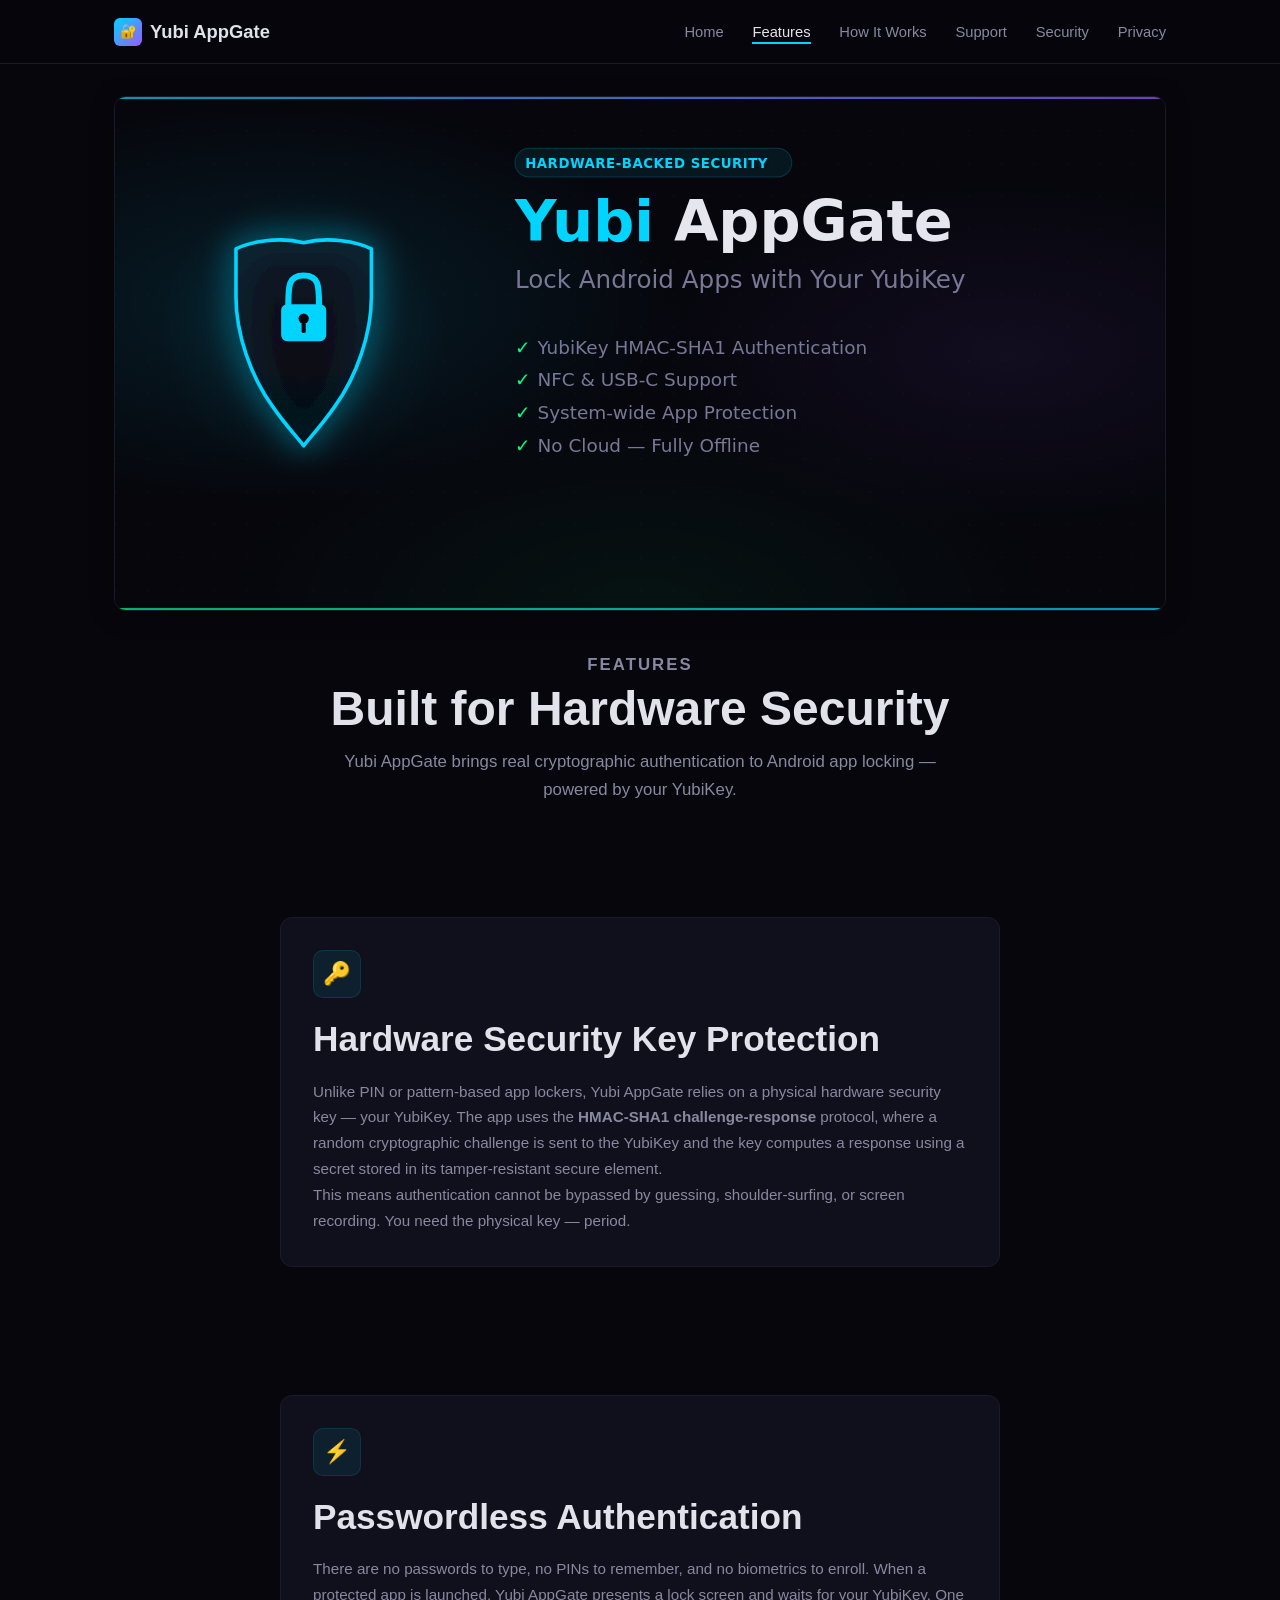
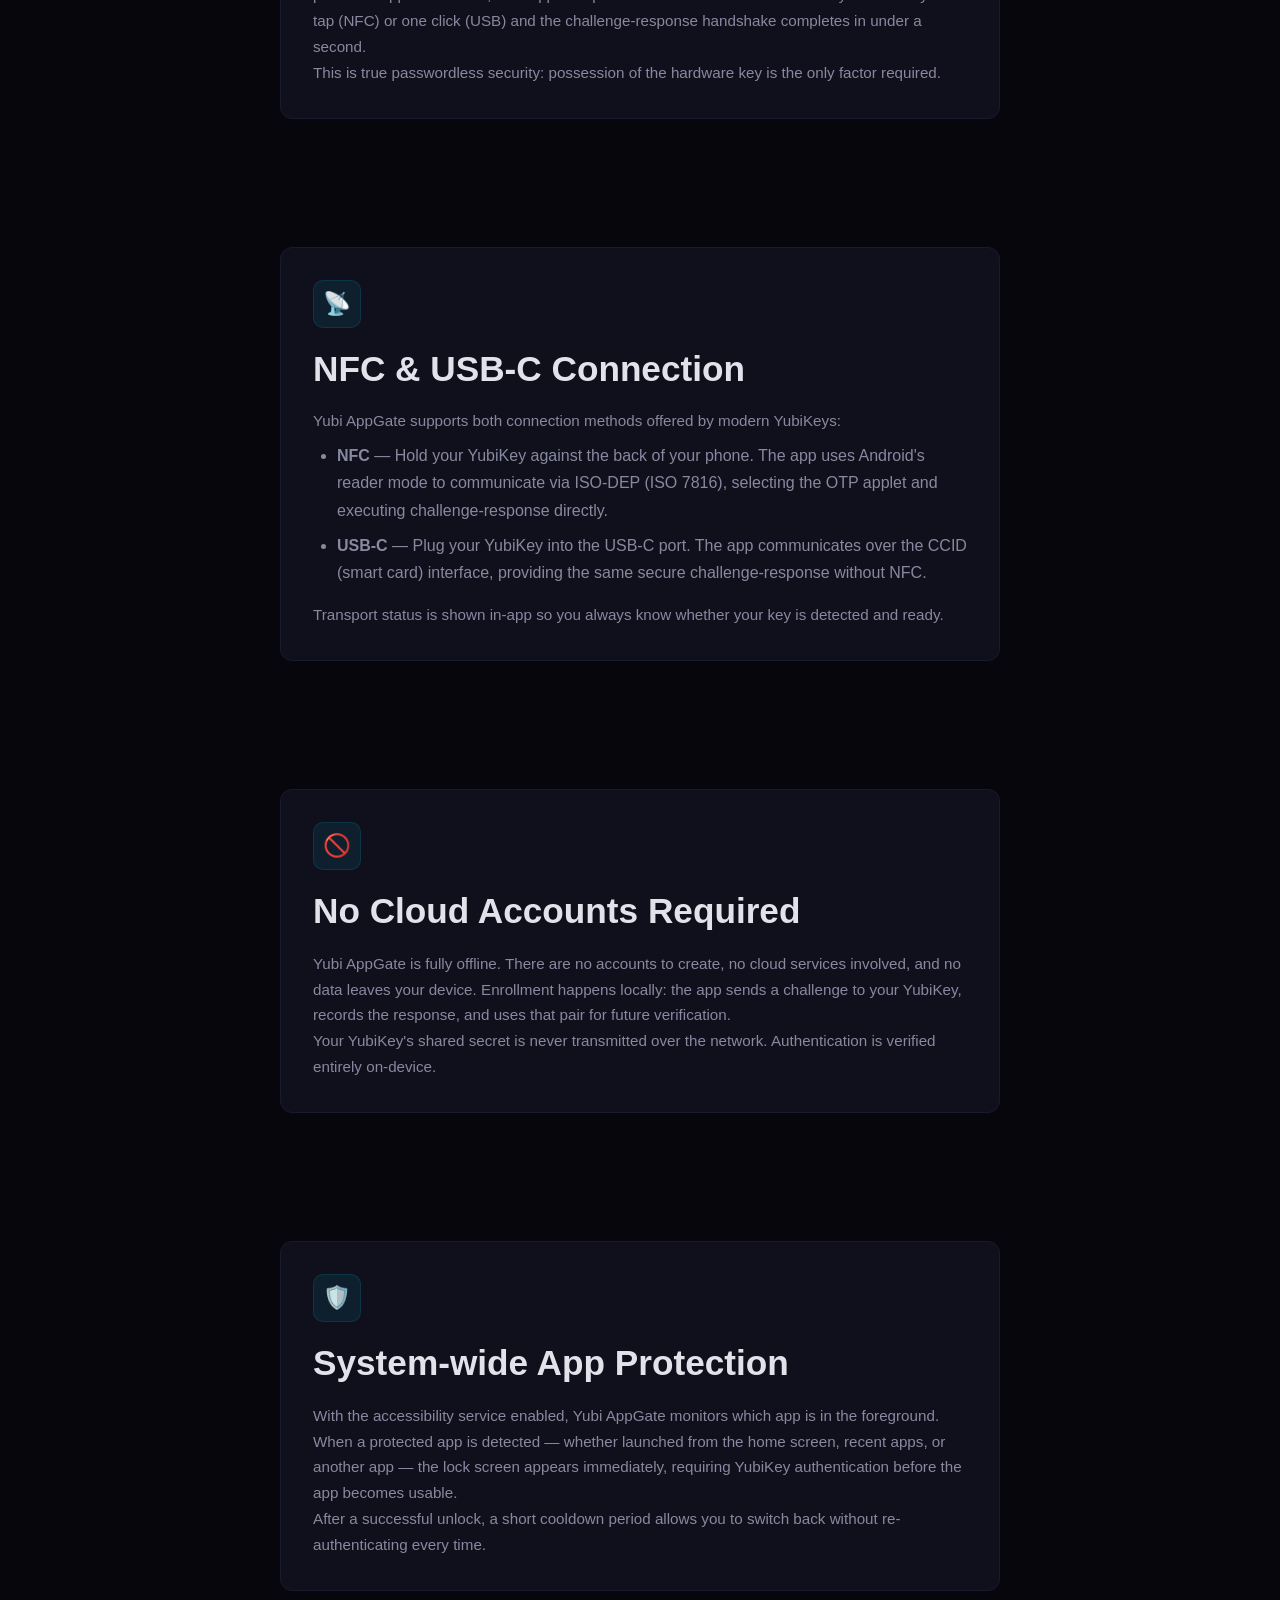
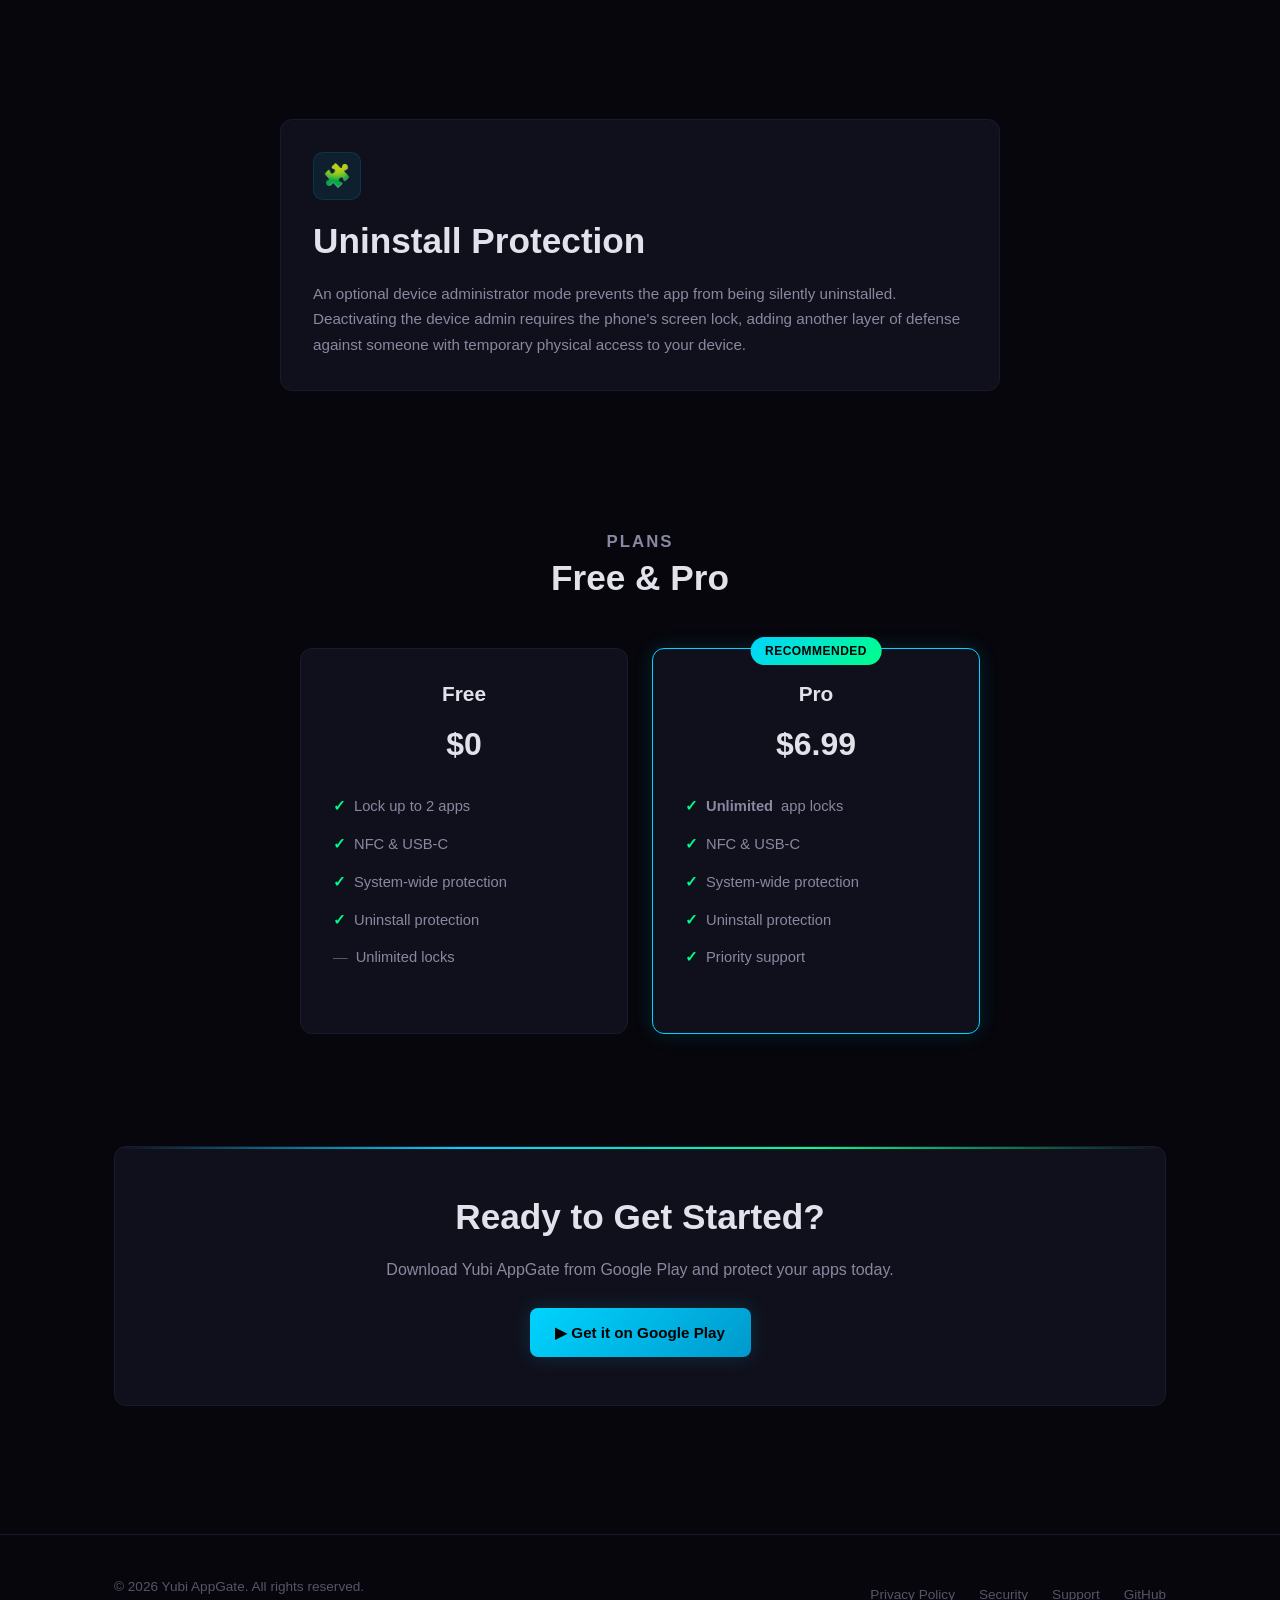
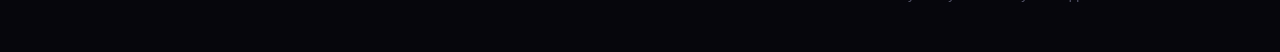
==== features.html @ b863027b "Add Play Store assets (icon + feature graphic) and integrate SVGs into website - Add app icon (512x5" ====
<!DOCTYPE html>
<html lang="en">
<head>
  <meta charset="UTF-8">
  <meta name="viewport" content="width=device-width, initial-scale=1.0">
  <title>Features – Yubi AppGate</title>
  <meta name="description" content="Explore Yubi AppGate features: YubiKey hardware authentication, NFC and USB-C support, system-wide app protection, and complete privacy.">
  <link rel="stylesheet" href="css/styles.css">
</head>
<body>

  <!-- Navigation -->
  <nav class="site-nav" role="navigation" aria-label="Main navigation">
    <div class="nav-inner">
      <a href="index.html" class="nav-logo">
        <span class="logo-icon" aria-hidden="true">🔐</span>
        Yubi AppGate
      </a>
      <button class="nav-toggle" aria-label="Toggle navigation" aria-expanded="false">
        <span></span><span></span><span></span>
      </button>
      <ul class="nav-links">
        <li><a href="index.html">Home</a></li>
        <li><a href="features.html">Features</a></li>
        <li><a href="how-it-works.html">How It Works</a></li>
        <li><a href="support.html">Support</a></li>
        <li><a href="security.html">Security</a></li>
        <li><a href="privacy.html">Privacy</a></li>
      </ul>
    </div>
  </nav>

  <main class="page-content">
    <div class="container">

      <!-- Feature banner -->
      <div class="page-banner fade-in">
        <img src="assets/images/feature-graphic-1024x500.svg" alt="Yubi AppGate feature graphic" class="page-banner-img">
      </div>

      <!-- Page header -->
      <div class="section-header fade-in">
        <p class="section-label">Features</p>
        <h1>Built for Hardware Security</h1>
        <p>Yubi AppGate brings real cryptographic authentication to Android app locking — powered by your YubiKey.</p>
      </div>

      <!-- Feature: Hardware Key -->
      <section class="section fade-in">
        <div class="card" style="max-width:720px;margin:0 auto;">
          <div class="card-icon">🔑</div>
          <h2>Hardware Security Key Protection</h2>
          <p>
            Unlike PIN or pattern-based app lockers, Yubi AppGate relies on a physical
            hardware security key&nbsp;&mdash; your YubiKey. The app uses the
            <strong>HMAC-SHA1 challenge-response</strong> protocol, where a random
            cryptographic challenge is sent to the YubiKey and the key computes a
            response using a secret stored in its tamper-resistant secure element.
          </p>
          <p>
            This means authentication cannot be bypassed by guessing, shoulder-surfing,
            or screen recording. You need the physical key&nbsp;&mdash; period.
          </p>
        </div>
      </section>

      <!-- Feature: Passwordless -->
      <section class="section fade-in">
        <div class="card" style="max-width:720px;margin:0 auto;">
          <div class="card-icon">⚡</div>
          <h2>Passwordless Authentication</h2>
          <p>
            There are no passwords to type, no PINs to remember, and no biometrics to
            enroll. When a protected app is launched, Yubi AppGate presents a lock screen
            and waits for your YubiKey. One tap (NFC) or one click
            (USB) and the challenge-response handshake completes in under a second.
          </p>
          <p>
            This is true passwordless security: possession of the hardware key is the
            only factor required.
          </p>
        </div>
      </section>

      <!-- Feature: NFC & USB -->
      <section class="section fade-in">
        <div class="card" style="max-width:720px;margin:0 auto;">
          <div class="card-icon">📡</div>
          <h2>NFC &amp; USB-C Connection</h2>
          <p>
            Yubi AppGate supports both connection methods offered by modern YubiKeys:
          </p>
          <ul style="padding-left:1.5em;color:var(--text-secondary);margin-top:0.5em;">
            <li><strong>NFC</strong>&nbsp;&mdash; Hold your YubiKey against the back of your phone. The app uses Android's reader mode to communicate via ISO-DEP (ISO&nbsp;7816), selecting the OTP applet and executing challenge-response directly.</li>
            <li style="margin-top:0.5em;"><strong>USB-C</strong>&nbsp;&mdash; Plug your YubiKey into the USB-C port. The app communicates over the CCID (smart card) interface, providing the same secure challenge-response without NFC.</li>
          </ul>
          <p class="mt-2">
            Transport status is shown in-app so you always know whether your key is detected and ready.
          </p>
        </div>
      </section>

      <!-- Feature: Privacy -->
      <section class="section fade-in">
        <div class="card" style="max-width:720px;margin:0 auto;">
          <div class="card-icon">🚫</div>
          <h2>No Cloud Accounts Required</h2>
          <p>
            Yubi AppGate is fully offline. There are no accounts to create, no
            cloud services involved, and no data leaves your device. Enrollment happens
            locally: the app sends a challenge to your YubiKey, records the response,
            and uses that pair for future verification.
          </p>
          <p>
            Your YubiKey's shared secret is never transmitted over the network.
            Authentication is verified entirely on-device.
          </p>
        </div>
      </section>

      <!-- Feature: System-wide -->
      <section class="section fade-in">
        <div class="card" style="max-width:720px;margin:0 auto;">
          <div class="card-icon">🛡️</div>
          <h2>System-wide App Protection</h2>
          <p>
            With the accessibility service enabled, Yubi AppGate monitors which app
            is in the foreground. When a protected app is detected — whether launched
            from the home screen, recent apps, or another app — the lock screen
            appears immediately, requiring YubiKey authentication before the app
            becomes usable.
          </p>
          <p>
            After a successful unlock, a short cooldown period allows you to switch
            back without re-authenticating every time.
          </p>
        </div>
      </section>

      <!-- Feature: Uninstall Protection -->
      <section class="section fade-in">
        <div class="card" style="max-width:720px;margin:0 auto;">
          <div class="card-icon">🧩</div>
          <h2>Uninstall Protection</h2>
          <p>
            An optional device administrator mode prevents the app from being
            silently uninstalled. Deactivating the device admin requires the
            phone's screen lock, adding another layer of defense against someone
            with temporary physical access to your device.
          </p>
        </div>
      </section>

      <!-- Free vs Pro -->
      <section class="section fade-in">
        <div class="section-header">
          <p class="section-label">Plans</p>
          <h2>Free &amp; Pro</h2>
        </div>
        <div class="pricing-grid">
          <div class="pricing-card">
            <h3>Free</h3>
            <div class="pricing-price">$0</div>
            <ul class="pricing-features">
              <li><span class="check">✓</span> Lock up to 2 apps</li>
              <li><span class="check">✓</span> NFC &amp; USB-C</li>
              <li><span class="check">✓</span> System-wide protection</li>
              <li><span class="check">✓</span> Uninstall protection</li>
              <li><span class="dash">—</span> Unlimited locks</li>
            </ul>
          </div>
          <div class="pricing-card featured">
            <h3>Pro</h3>
            <div class="pricing-price">$6.99</div>
            <ul class="pricing-features">
              <li><span class="check">✓</span> <strong>Unlimited</strong> app locks</li>
              <li><span class="check">✓</span> NFC &amp; USB-C</li>
              <li><span class="check">✓</span> System-wide protection</li>
              <li><span class="check">✓</span> Uninstall protection</li>
              <li><span class="check">✓</span> Priority support</li>
            </ul>
          </div>
        </div>
      </section>

      <!-- CTA -->
      <div class="cta-banner fade-in">
        <h2>Ready to Get Started?</h2>
        <p>Download Yubi AppGate from Google Play and protect your apps today.</p>
        <a href="https://play.google.com/store/apps/details?id=com.appatalks.yubi_appgate" class="btn btn-primary" target="_blank" rel="noopener">
          ▶ Get it on Google Play
        </a>
      </div>

    </div>
  </main>

  <!-- Footer -->
  <footer class="site-footer">
    <div class="container">
      <div class="footer-inner">
        <p class="footer-copy">&copy; 2026 Yubi AppGate. All rights reserved.</p>
        <ul class="footer-links">
          <li><a href="privacy.html">Privacy Policy</a></li>
          <li><a href="security.html">Security</a></li>
          <li><a href="support.html">Support</a></li>
          <li><a href="https://github.com/appatalks/Yubi-AppGate" target="_blank" rel="noopener">GitHub</a></li>
        </ul>
      </div>
    </div>
  </footer>

  <script src="js/script.js"></script>
</body>
</html>
---- css/styles.css ----
/* ─── Yubi AppGate – GitHub Pages Stylesheet ─────────────────────── */
/* Dark cybersecurity theme with neon accents                         */

/* ─── Custom Properties ─────────────────────────────────────────── */
:root {
  --bg-primary: #06060c;
  --bg-secondary: #0c0c16;
  --bg-card: #10101c;
  --bg-card-hover: #14142a;
  --bg-nav: rgba(6, 6, 12, 0.92);
  --text-primary: #e2e2ea;
  --text-secondary: #8888a0;
  --text-muted: #55556a;
  --accent-cyan: #00d4ff;
  --accent-green: #00ff88;
  --accent-purple: #9b59ff;
  --border-subtle: #1a1a2e;
  --border-accent: #00d4ff22;
  --glow-cyan: 0 0 20px rgba(0, 212, 255, 0.15);
  --glow-green: 0 0 20px rgba(0, 255, 136, 0.12);
  --radius: 12px;
  --radius-sm: 8px;
  --max-width: 1100px;
  --nav-height: 64px;
  --transition: 0.25s ease;
}

/* ─── Reset & Base ──────────────────────────────────────────────── */
*, *::before, *::after { box-sizing: border-box; margin: 0; padding: 0; }

html {
  scroll-behavior: smooth;
  -webkit-text-size-adjust: 100%;
}

body {
  font-family: -apple-system, BlinkMacSystemFont, "Segoe UI", Roboto, Oxygen,
    Ubuntu, Cantarell, "Helvetica Neue", Arial, sans-serif;
  background: var(--bg-primary);
  color: var(--text-primary);
  line-height: 1.7;
  min-height: 100vh;
  overflow-x: hidden;
}

a { color: var(--accent-cyan); text-decoration: none; transition: color var(--transition); }
a:hover { color: var(--accent-green); }

img { max-width: 100%; height: auto; display: block; }

h1, h2, h3, h4 { line-height: 1.25; font-weight: 700; }
h1 { font-size: clamp(2rem, 5vw, 3rem); }
h2 { font-size: clamp(1.5rem, 3.5vw, 2.2rem); margin-bottom: 0.5em; }
h3 { font-size: 1.3rem; margin-bottom: 0.4em; }

p { margin-bottom: 1em; }

/* ─── Navigation ────────────────────────────────────────────────── */
.site-nav {
  position: fixed;
  top: 0;
  left: 0;
  right: 0;
  height: var(--nav-height);
  background: var(--bg-nav);
  backdrop-filter: blur(16px);
  -webkit-backdrop-filter: blur(16px);
  border-bottom: 1px solid var(--border-subtle);
  z-index: 1000;
  display: flex;
  align-items: center;
  justify-content: center;
}

.nav-inner {
  width: 100%;
  max-width: var(--max-width);
  padding: 0 1.5rem;
  display: flex;
  align-items: center;
  justify-content: space-between;
}

.nav-logo {
  font-size: 1.15rem;
  font-weight: 700;
  color: var(--text-primary);
  display: flex;
  align-items: center;
  gap: 0.5rem;
}

.nav-logo .logo-icon {
  width: 28px;
  height: 28px;
  border-radius: 6px;
  background: linear-gradient(135deg, var(--accent-cyan), var(--accent-purple));
  display: flex;
  align-items: center;
  justify-content: center;
  font-size: 0.85rem;
}

.nav-links {
  display: flex;
  align-items: center;
  gap: 1.8rem;
  list-style: none;
}

.nav-links a {
  color: var(--text-secondary);
  font-size: 0.92rem;
  font-weight: 500;
  transition: color var(--transition);
  position: relative;
}

.nav-links a::after {
  content: "";
  position: absolute;
  bottom: -4px;
  left: 0;
  width: 0;
  height: 2px;
  background: var(--accent-cyan);
  transition: width var(--transition);
}

.nav-links a:hover,
.nav-links a.active {
  color: var(--text-primary);
}

.nav-links a:hover::after,
.nav-links a.active::after {
  width: 100%;
}

/* Mobile hamburger */
.nav-toggle {
  display: none;
  background: none;
  border: none;
  cursor: pointer;
  padding: 0.25rem;
}

.nav-toggle span {
  display: block;
  width: 24px;
  height: 2px;
  background: var(--text-primary);
  margin: 5px 0;
  transition: var(--transition);
  border-radius: 2px;
}

/* ─── Container ─────────────────────────────────────────────────── */
.container {
  width: 100%;
  max-width: var(--max-width);
  margin: 0 auto;
  padding: 0 1.5rem;
}

.page-content {
  padding-top: calc(var(--nav-height) + 2rem);
  padding-bottom: 4rem;
}

/* ─── Hero ──────────────────────────────────────────────────────── */
.hero {
  padding: calc(var(--nav-height) + 4rem) 0 4rem;
  text-align: center;
  position: relative;
  overflow: hidden;
}

.hero::before {
  content: "";
  position: absolute;
  top: -50%;
  left: 50%;
  transform: translateX(-50%);
  width: 600px;
  height: 600px;
  background: radial-gradient(circle, rgba(0, 212, 255, 0.06) 0%, transparent 70%);
  pointer-events: none;
}

.hero-badge {
  display: inline-block;
  padding: 0.35rem 1rem;
  border: 1px solid var(--border-accent);
  border-radius: 100px;
  font-size: 0.82rem;
  color: var(--accent-cyan);
  background: rgba(0, 212, 255, 0.05);
  margin-bottom: 1.5rem;
  letter-spacing: 0.02em;
}

.hero h1 {
  margin-bottom: 0.6em;
}

.hero h1 .accent {
  background: linear-gradient(135deg, var(--accent-cyan), var(--accent-green));
  -webkit-background-clip: text;
  -webkit-text-fill-color: transparent;
  background-clip: text;
}

.hero-subtitle {
  font-size: clamp(1.05rem, 2.5vw, 1.25rem);
  color: var(--text-secondary);
  max-width: 640px;
  margin: 0 auto 2rem;
}

.hero-actions {
  display: flex;
  gap: 1rem;
  justify-content: center;
  flex-wrap: wrap;
}

/* ─── Hero / Page Icon & Banner ─────────────────────────────────── */
.hero-icon {
  margin-bottom: 1.5rem;
}

.hero-icon img {
  width: 140px;
  height: 140px;
  border-radius: 28px;
  box-shadow: var(--glow-cyan), 0 4px 24px rgba(0, 0, 0, 0.4);
}

.page-icon {
  text-align: center;
  margin-bottom: 1.5rem;
}

.page-icon img {
  width: 80px;
  height: 80px;
  border-radius: 18px;
  box-shadow: var(--glow-cyan), 0 2px 12px rgba(0, 0, 0, 0.3);
}

.page-banner {
  margin-bottom: 2.5rem;
  border-radius: var(--radius);
  overflow: hidden;
  border: 1px solid var(--border-subtle);
  box-shadow: 0 4px 24px rgba(0, 0, 0, 0.3);
}

.page-banner-img {
  width: 100%;
  height: auto;
  display: block;
}

/* ─── Buttons ───────────────────────────────────────────────────── */
.btn {
  display: inline-flex;
  align-items: center;
  gap: 0.5rem;
  padding: 0.75rem 1.6rem;
  border-radius: var(--radius-sm);
  font-size: 0.95rem;
  font-weight: 600;
  cursor: pointer;
  border: none;
  transition: all var(--transition);
  text-decoration: none;
}

.btn-primary {
  background: linear-gradient(135deg, var(--accent-cyan), #0099cc);
  color: #000;
  box-shadow: var(--glow-cyan);
}

.btn-primary:hover {
  transform: translateY(-2px);
  box-shadow: 0 0 30px rgba(0, 212, 255, 0.3);
  color: #000;
}

.btn-outline {
  background: transparent;
  color: var(--text-primary);
  border: 1px solid var(--border-subtle);
}

.btn-outline:hover {
  border-color: var(--accent-cyan);
  color: var(--accent-cyan);
  transform: translateY(-2px);
}

/* ─── Section ───────────────────────────────────────────────────── */
.section {
  padding: 4rem 0;
}

.section-label {
  font-size: 0.8rem;
  text-transform: uppercase;
  letter-spacing: 0.12em;
  color: var(--accent-cyan);
  margin-bottom: 0.5rem;
  font-weight: 600;
}

.section-header {
  text-align: center;
  margin-bottom: 3rem;
}

.section-header p {
  color: var(--text-secondary);
  max-width: 600px;
  margin: 0.5em auto 0;
  font-size: 1.05rem;
}

/* ─── Cards ─────────────────────────────────────────────────────── */
.card-grid {
  display: grid;
  grid-template-columns: repeat(auto-fit, minmax(280px, 1fr));
  gap: 1.5rem;
}

.card {
  background: var(--bg-card);
  border: 1px solid var(--border-subtle);
  border-radius: var(--radius);
  padding: 2rem;
  transition: all var(--transition);
}

.card:hover {
  background: var(--bg-card-hover);
  border-color: rgba(0, 212, 255, 0.15);
  box-shadow: var(--glow-cyan);
  transform: translateY(-3px);
}

.card-icon {
  width: 48px;
  height: 48px;
  border-radius: 10px;
  display: flex;
  align-items: center;
  justify-content: center;
  font-size: 1.4rem;
  margin-bottom: 1.2rem;
  background: rgba(0, 212, 255, 0.08);
  border: 1px solid rgba(0, 212, 255, 0.12);
}

.card h3 { color: var(--text-primary); }
.card p { color: var(--text-secondary); font-size: 0.95rem; margin-bottom: 0; }

/* ─── Screenshot Showcase ───────────────────────────────────────── */
.screenshots {
  display: grid;
  grid-template-columns: repeat(auto-fit, minmax(220px, 1fr));
  gap: 1.5rem;
  max-width: 800px;
  margin: 0 auto;
}

.screenshot-placeholder {
  aspect-ratio: 9 / 19.5;
  background: var(--bg-card);
  border: 1px dashed var(--border-subtle);
  border-radius: 20px;
  display: flex;
  flex-direction: column;
  align-items: center;
  justify-content: center;
  color: var(--text-muted);
  font-size: 0.85rem;
  text-align: center;
  padding: 1rem;
  gap: 0.5rem;
}

.screenshot-placeholder .placeholder-icon {
  font-size: 2rem;
  opacity: 0.5;
}

/* ─── Steps ─────────────────────────────────────────────────────── */
.steps {
  display: grid;
  grid-template-columns: 1fr;
  gap: 2rem;
  max-width: 680px;
  margin: 0 auto;
}

.step {
  display: flex;
  gap: 1.5rem;
  align-items: flex-start;
}

.step-number {
  flex-shrink: 0;
  width: 48px;
  height: 48px;
  border-radius: 50%;
  background: linear-gradient(135deg, var(--accent-cyan), var(--accent-purple));
  color: #000;
  font-weight: 800;
  font-size: 1.2rem;
  display: flex;
  align-items: center;
  justify-content: center;
}

.step-content h3 {
  margin-bottom: 0.3em;
}

.step-content p {
  color: var(--text-secondary);
  font-size: 0.95rem;
  margin-bottom: 0;
}

/* ─── FAQ / Accordion ───────────────────────────────────────────── */
.faq-list {
  max-width: 720px;
  margin: 0 auto;
  display: flex;
  flex-direction: column;
  gap: 0.75rem;
}

.faq-item {
  background: var(--bg-card);
  border: 1px solid var(--border-subtle);
  border-radius: var(--radius-sm);
  overflow: hidden;
}

.faq-question {
  width: 100%;
  background: none;
  border: none;
  color: var(--text-primary);
  font-size: 1rem;
  font-weight: 600;
  text-align: left;
  padding: 1.2rem 1.5rem;
  cursor: pointer;
  display: flex;
  justify-content: space-between;
  align-items: center;
  transition: background var(--transition);
  font-family: inherit;
}

.faq-question:hover {
  background: var(--bg-card-hover);
}

.faq-question .faq-toggle {
  font-size: 1.3rem;
  color: var(--accent-cyan);
  transition: transform var(--transition);
  flex-shrink: 0;
  margin-left: 1rem;
}

.faq-item.open .faq-question .faq-toggle {
  transform: rotate(45deg);
}

.faq-answer {
  max-height: 0;
  overflow: hidden;
  transition: max-height 0.35s ease, padding 0.35s ease;
}

.faq-item.open .faq-answer {
  max-height: 500px;
}

.faq-answer-inner {
  padding: 0 1.5rem 1.2rem;
  color: var(--text-secondary);
  font-size: 0.95rem;
  line-height: 1.7;
}

/* ─── Pricing Comparison ────────────────────────────────────────── */
.pricing-grid {
  display: grid;
  grid-template-columns: repeat(auto-fit, minmax(280px, 1fr));
  gap: 1.5rem;
  max-width: 680px;
  margin: 0 auto;
}

.pricing-card {
  background: var(--bg-card);
  border: 1px solid var(--border-subtle);
  border-radius: var(--radius);
  padding: 2rem;
  text-align: center;
}

.pricing-card.featured {
  border-color: var(--accent-cyan);
  box-shadow: var(--glow-cyan);
  position: relative;
}

.pricing-card.featured::before {
  content: "Recommended";
  position: absolute;
  top: -12px;
  left: 50%;
  transform: translateX(-50%);
  background: linear-gradient(135deg, var(--accent-cyan), var(--accent-green));
  color: #000;
  font-size: 0.75rem;
  font-weight: 700;
  padding: 0.25rem 0.9rem;
  border-radius: 100px;
  text-transform: uppercase;
  letter-spacing: 0.04em;
}

.pricing-card h3 {
  font-size: 1.3rem;
  margin-bottom: 0.5em;
}

.pricing-price {
  font-size: 2rem;
  font-weight: 800;
  margin-bottom: 1rem;
  color: var(--text-primary);
}

.pricing-features {
  list-style: none;
  text-align: left;
  margin-bottom: 1.5rem;
}

.pricing-features li {
  padding: 0.4rem 0;
  color: var(--text-secondary);
  font-size: 0.92rem;
  display: flex;
  align-items: center;
  gap: 0.5rem;
}

.pricing-features li .check {
  color: var(--accent-green);
  font-weight: 700;
}

.pricing-features li .dash {
  color: var(--text-muted);
}

/* ─── Content Prose ─────────────────────────────────────────────── */
.prose {
  max-width: 720px;
  margin: 0 auto;
}

.prose h2 {
  margin-top: 2em;
  padding-top: 1.5em;
  border-top: 1px solid var(--border-subtle);
}

.prose h2:first-child {
  margin-top: 0;
  padding-top: 0;
  border-top: none;
}

.prose h3 {
  margin-top: 1.5em;
}

.prose ul, .prose ol {
  padding-left: 1.5em;
  margin-bottom: 1em;
}

.prose li {
  margin-bottom: 0.4em;
  color: var(--text-secondary);
}

.prose strong { color: var(--text-primary); }

.prose-callout {
  background: var(--bg-card);
  border-left: 3px solid var(--accent-cyan);
  border-radius: 0 var(--radius-sm) var(--radius-sm) 0;
  padding: 1.2rem 1.5rem;
  margin: 1.5rem 0;
  color: var(--text-secondary);
  font-size: 0.95rem;
}

/* ─── Architecture Diagram (text-based) ─────────────────────────── */
.arch-diagram {
  background: var(--bg-card);
  border: 1px solid var(--border-subtle);
  border-radius: var(--radius);
  padding: 2rem;
  font-family: "SF Mono", "Fira Code", "Cascadia Code", "Consolas", monospace;
  font-size: 0.82rem;
  line-height: 1.6;
  color: var(--accent-cyan);
  overflow-x: auto;
  white-space: pre;
  text-align: center;
  margin: 2rem 0;
}

/* ─── CTA Banner ────────────────────────────────────────────────── */
.cta-banner {
  background: var(--bg-card);
  border: 1px solid var(--border-subtle);
  border-radius: var(--radius);
  padding: 3rem 2rem;
  text-align: center;
  margin-top: 3rem;
  position: relative;
  overflow: hidden;
}

.cta-banner::before {
  content: "";
  position: absolute;
  top: 0;
  left: 0;
  right: 0;
  height: 2px;
  background: linear-gradient(90deg, transparent, var(--accent-cyan), var(--accent-green), transparent);
}

.cta-banner h2 { margin-bottom: 0.5em; }
.cta-banner p { color: var(--text-secondary); margin-bottom: 1.5em; }

/* ─── Footer ────────────────────────────────────────────────────── */
.site-footer {
  border-top: 1px solid var(--border-subtle);
  padding: 2.5rem 0;
  margin-top: 4rem;
}

.footer-inner {
  display: flex;
  justify-content: space-between;
  align-items: center;
  flex-wrap: wrap;
  gap: 1rem;
}

.footer-copy {
  color: var(--text-muted);
  font-size: 0.85rem;
}

.footer-links {
  display: flex;
  gap: 1.5rem;
  list-style: none;
}

.footer-links a {
  color: var(--text-muted);
  font-size: 0.85rem;
}

.footer-links a:hover {
  color: var(--text-secondary);
}

/* ─── Utilities ─────────────────────────────────────────────────── */
.text-center { text-align: center; }
.text-accent { color: var(--accent-cyan); }
.text-green { color: var(--accent-green); }
.mt-1 { margin-top: 0.5rem; }
.mt-2 { margin-top: 1rem; }
.mt-3 { margin-top: 1.5rem; }
.mt-4 { margin-top: 2rem; }
.mb-2 { margin-bottom: 1rem; }
.mb-3 { margin-bottom: 1.5rem; }

/* ─── Responsive ────────────────────────────────────────────────── */
@media (max-width: 768px) {
  .nav-toggle {
    display: block;
  }

  .nav-links {
    position: fixed;
    top: var(--nav-height);
    left: 0;
    right: 0;
    background: var(--bg-nav);
    backdrop-filter: blur(16px);
    -webkit-backdrop-filter: blur(16px);
    flex-direction: column;
    gap: 0;
    border-bottom: 1px solid var(--border-subtle);
    max-height: 0;
    overflow: hidden;
    transition: max-height 0.35s ease;
  }

  .nav-links.open {
    max-height: 400px;
  }

  .nav-links li {
    width: 100%;
  }

  .nav-links a {
    display: block;
    padding: 0.9rem 1.5rem;
    border-bottom: 1px solid var(--border-subtle);
  }

  .nav-links a::after {
    display: none;
  }

  .hero {
    padding: calc(var(--nav-height) + 2rem) 0 2rem;
  }

  .section {
    padding: 2.5rem 0;
  }

  .card-grid {
    grid-template-columns: 1fr;
  }

  .screenshots {
    grid-template-columns: repeat(2, 1fr);
  }

  .step {
    gap: 1rem;
  }

  .footer-inner {
    flex-direction: column;
    text-align: center;
  }
}

@media (max-width: 480px) {
  .screenshots {
    grid-template-columns: 1fr;
    max-width: 260px;
  }

  .pricing-grid {
    grid-template-columns: 1fr;
  }
}

/* ─── Animations ────────────────────────────────────────────────── */
.fade-in {
  opacity: 0;
  transform: translateY(20px);
  transition: opacity 0.6s ease, transform 0.6s ease;
}

.fade-in.visible {
  opacity: 1;
  transform: translateY(0);
}

/* ─── Accessibility ─────────────────────────────────────────────── */
:focus-visible {
  outline: 2px solid var(--accent-cyan);
  outline-offset: 2px;
}

@media (prefers-reduced-motion: reduce) {
  *, *::before, *::after {
    animation-duration: 0.01ms !important;
    transition-duration: 0.01ms !important;
  }
  html { scroll-behavior: auto; }
}
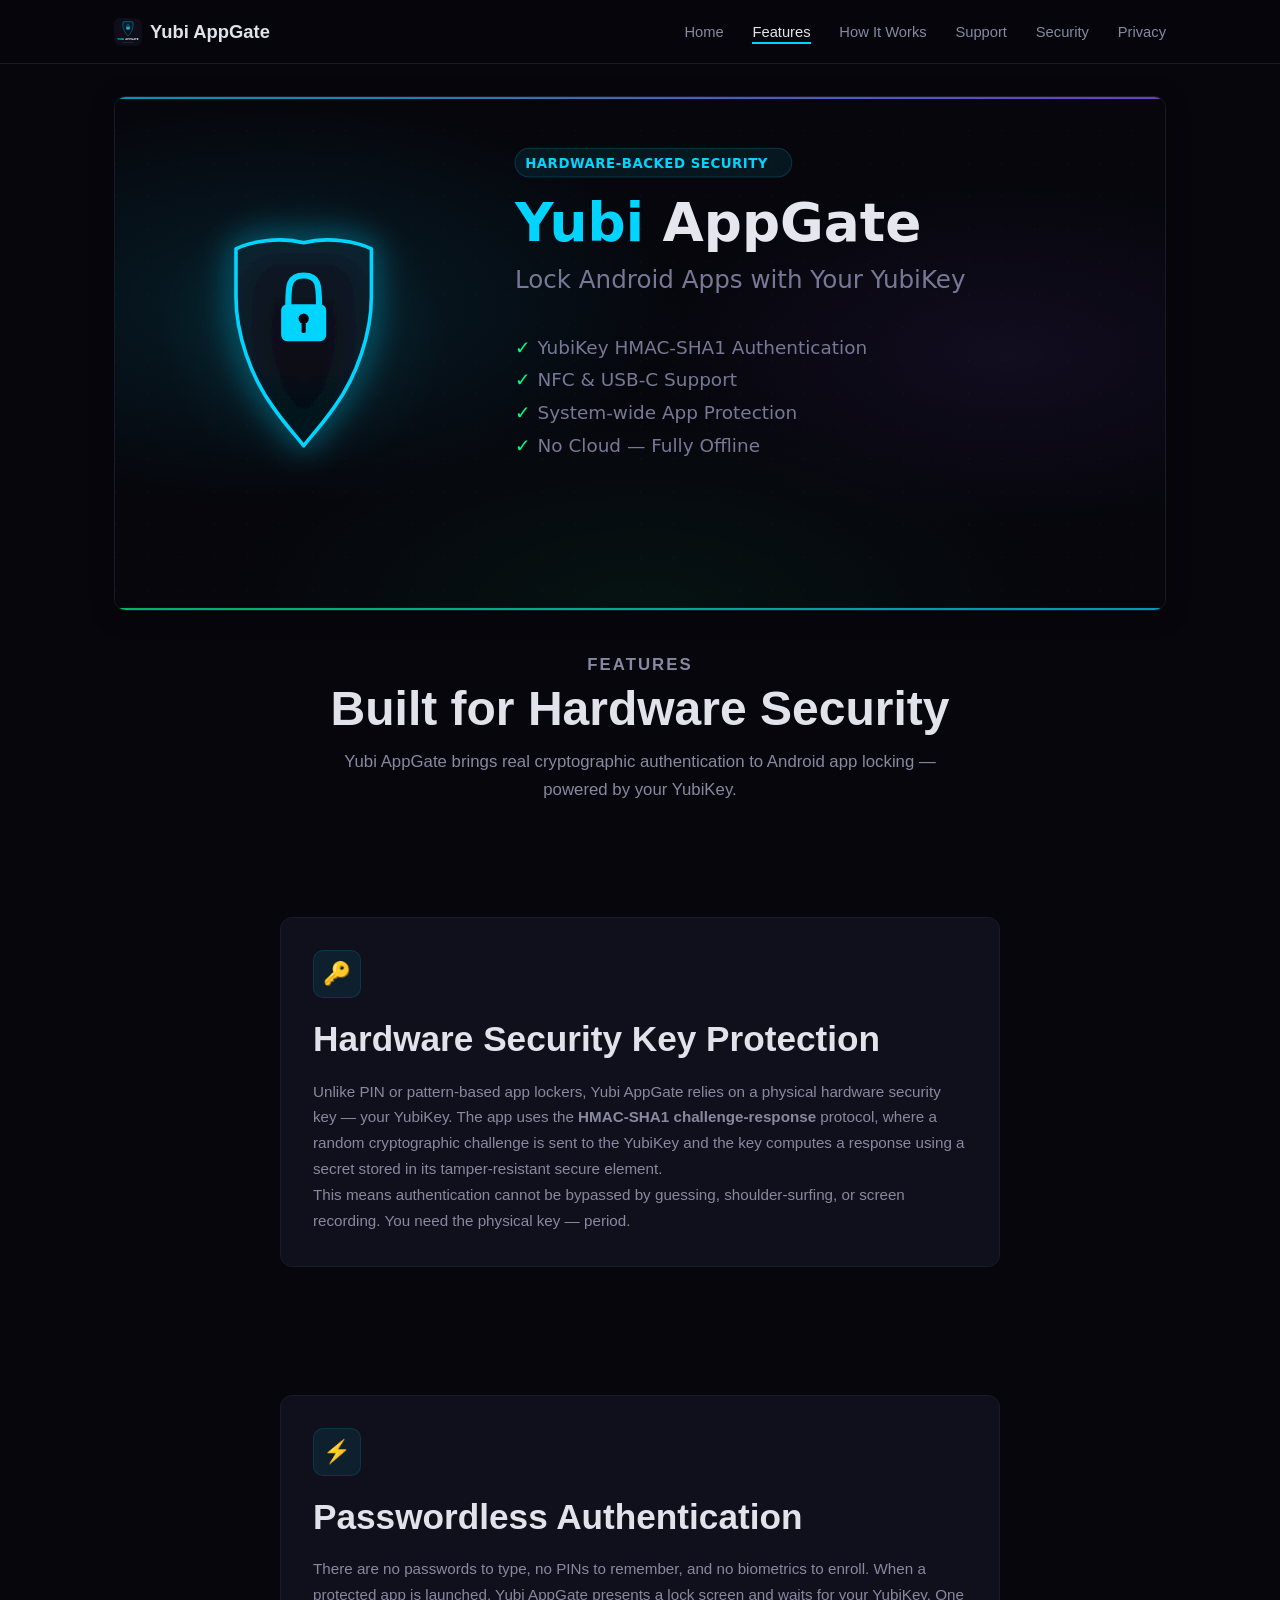
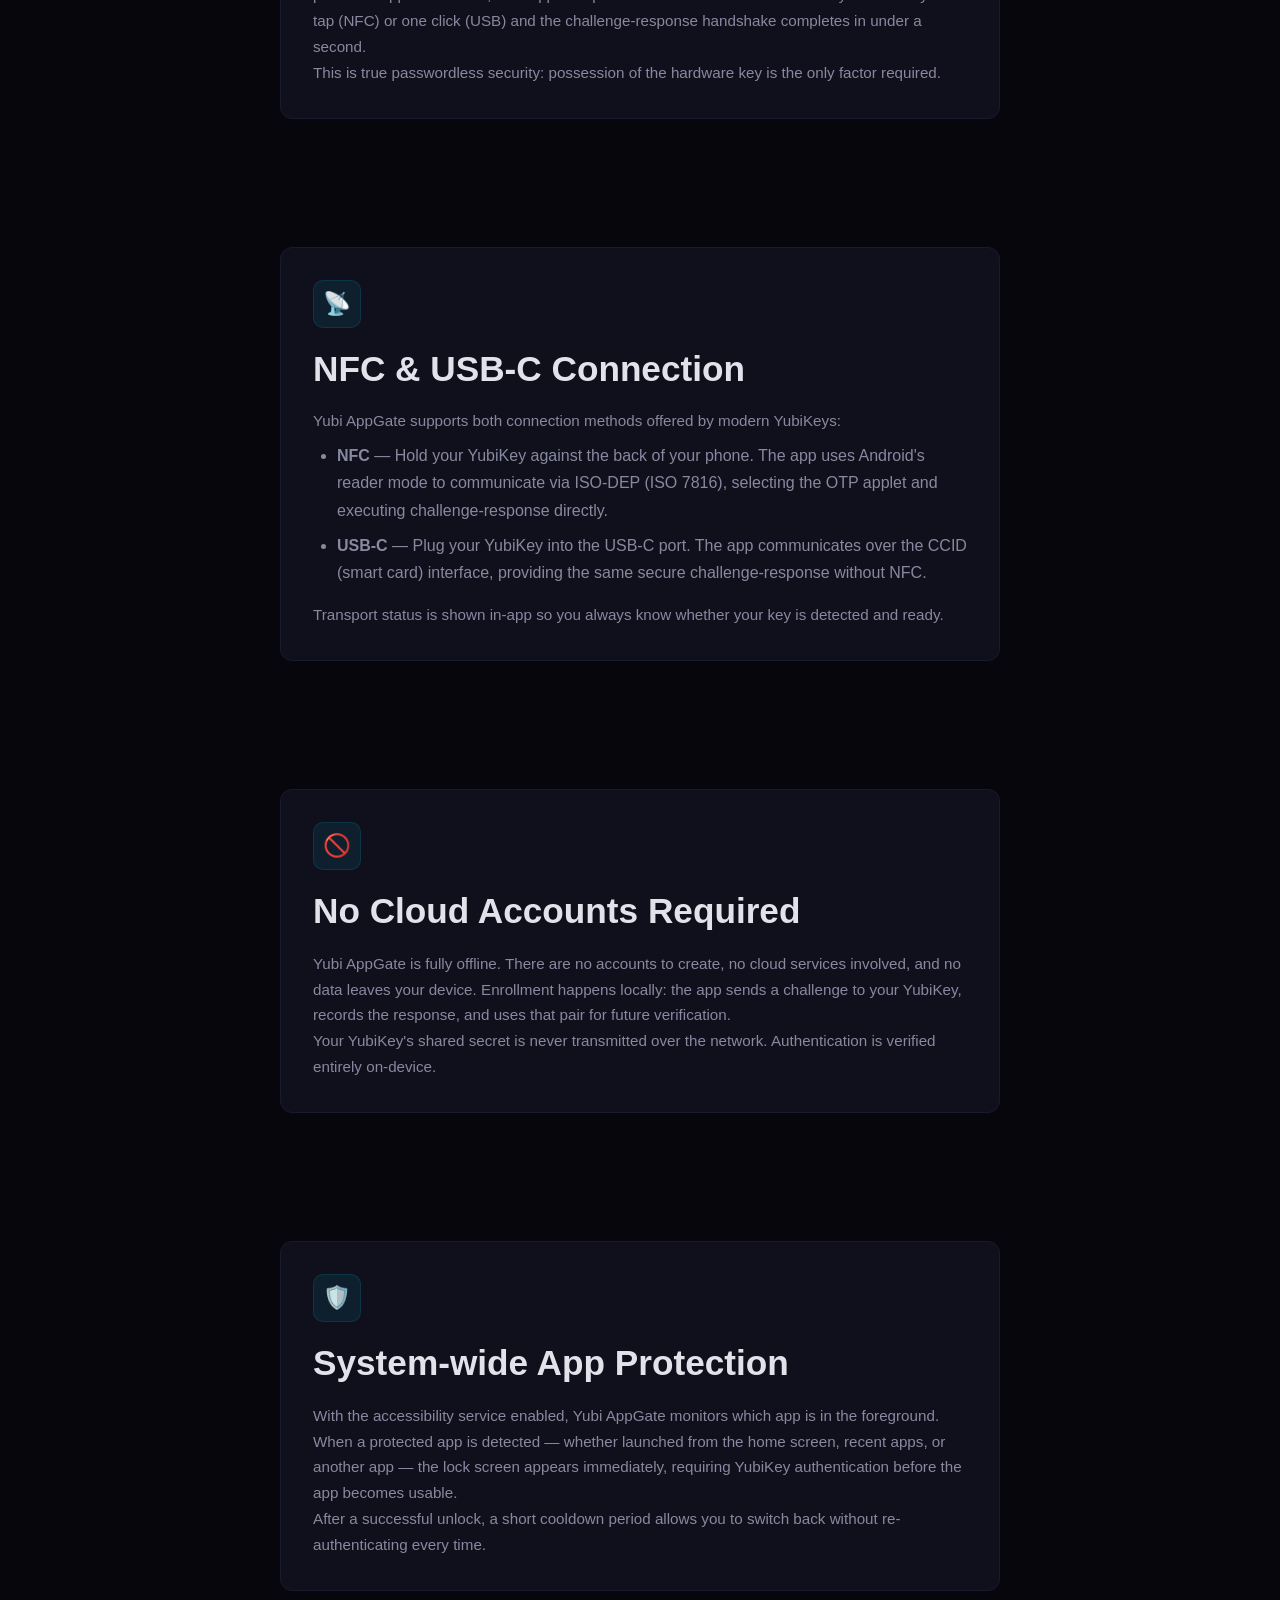
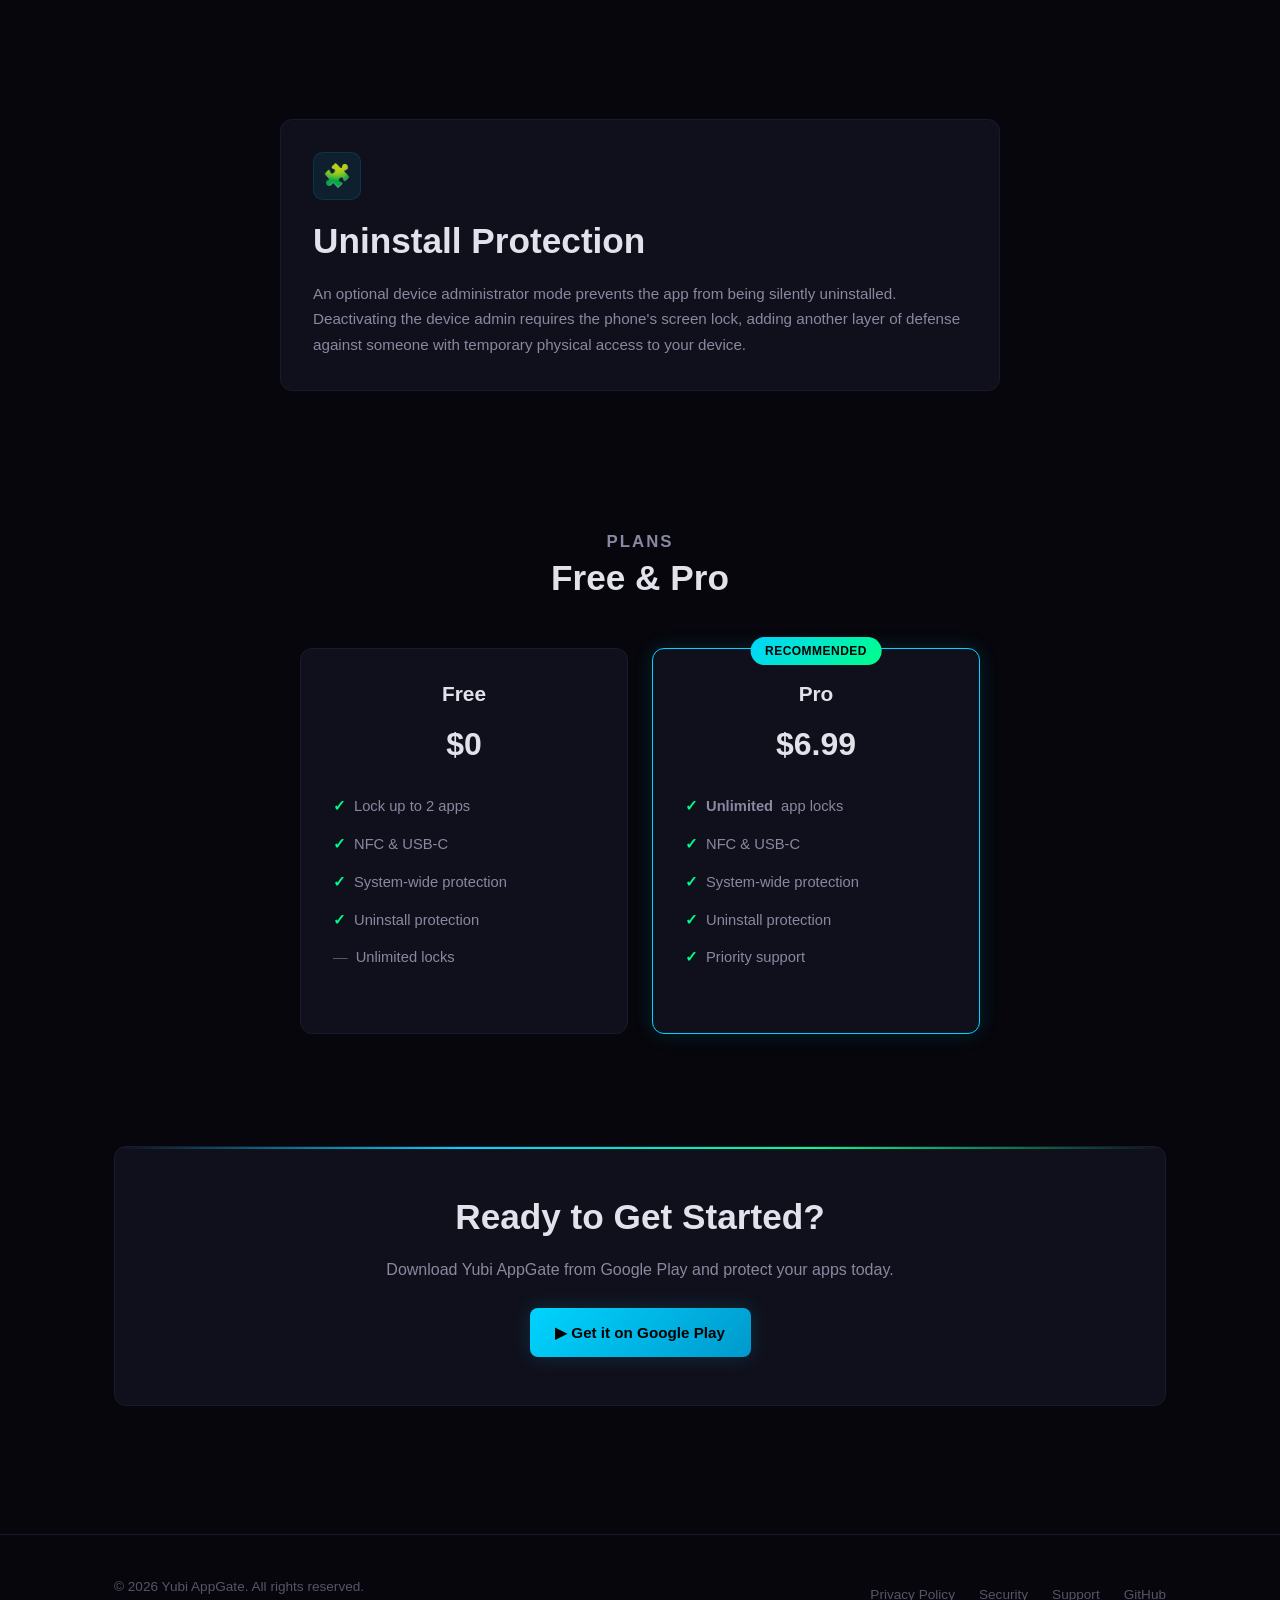
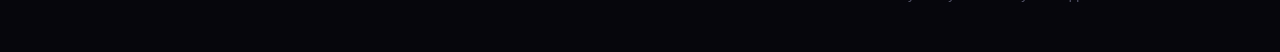
==== commit d249b4b9: "Fix SVG text cutoff and replace emoji nav icon with SVG - Center app icon text with text-anchor midd" ====
--- a/features.html
+++ b/features.html
@@ -13,7 +13,7 @@
   <nav class="site-nav" role="navigation" aria-label="Main navigation">
     <div class="nav-inner">
       <a href="index.html" class="nav-logo">
-        <span class="logo-icon" aria-hidden="true">🔐</span>
+        <img src="assets/images/app-icon-512.svg" alt="" class="nav-logo-img" width="28" height="28" aria-hidden="true">
         Yubi AppGate
       </a>
       <button class="nav-toggle" aria-label="Toggle navigation" aria-expanded="false">
--- a/css/styles.css
+++ b/css/styles.css
@@ -90,11 +90,11 @@
   gap: 0.5rem;
 }
 
-.nav-logo .logo-icon {
+.nav-logo .logo-icon,
+.nav-logo-img {
   width: 28px;
   height: 28px;
   border-radius: 6px;
-  background: linear-gradient(135deg, var(--accent-cyan), var(--accent-purple));
   display: flex;
   align-items: center;
   justify-content: center;
@@ -236,6 +236,22 @@
   height: 140px;
   border-radius: 28px;
   box-shadow: var(--glow-cyan), 0 4px 24px rgba(0, 0, 0, 0.4);
+}
+
+.hero-banner {
+  margin-bottom: 2rem;
+  max-width: 680px;
+  margin-left: auto;
+  margin-right: auto;
+}
+
+.hero-banner-img {
+  width: 100%;
+  height: auto;
+  display: block;
+  border-radius: var(--radius);
+  border: 1px solid var(--border-subtle);
+  box-shadow: var(--glow-cyan), 0 4px 32px rgba(0, 0, 0, 0.4);
 }
 
 .page-icon {
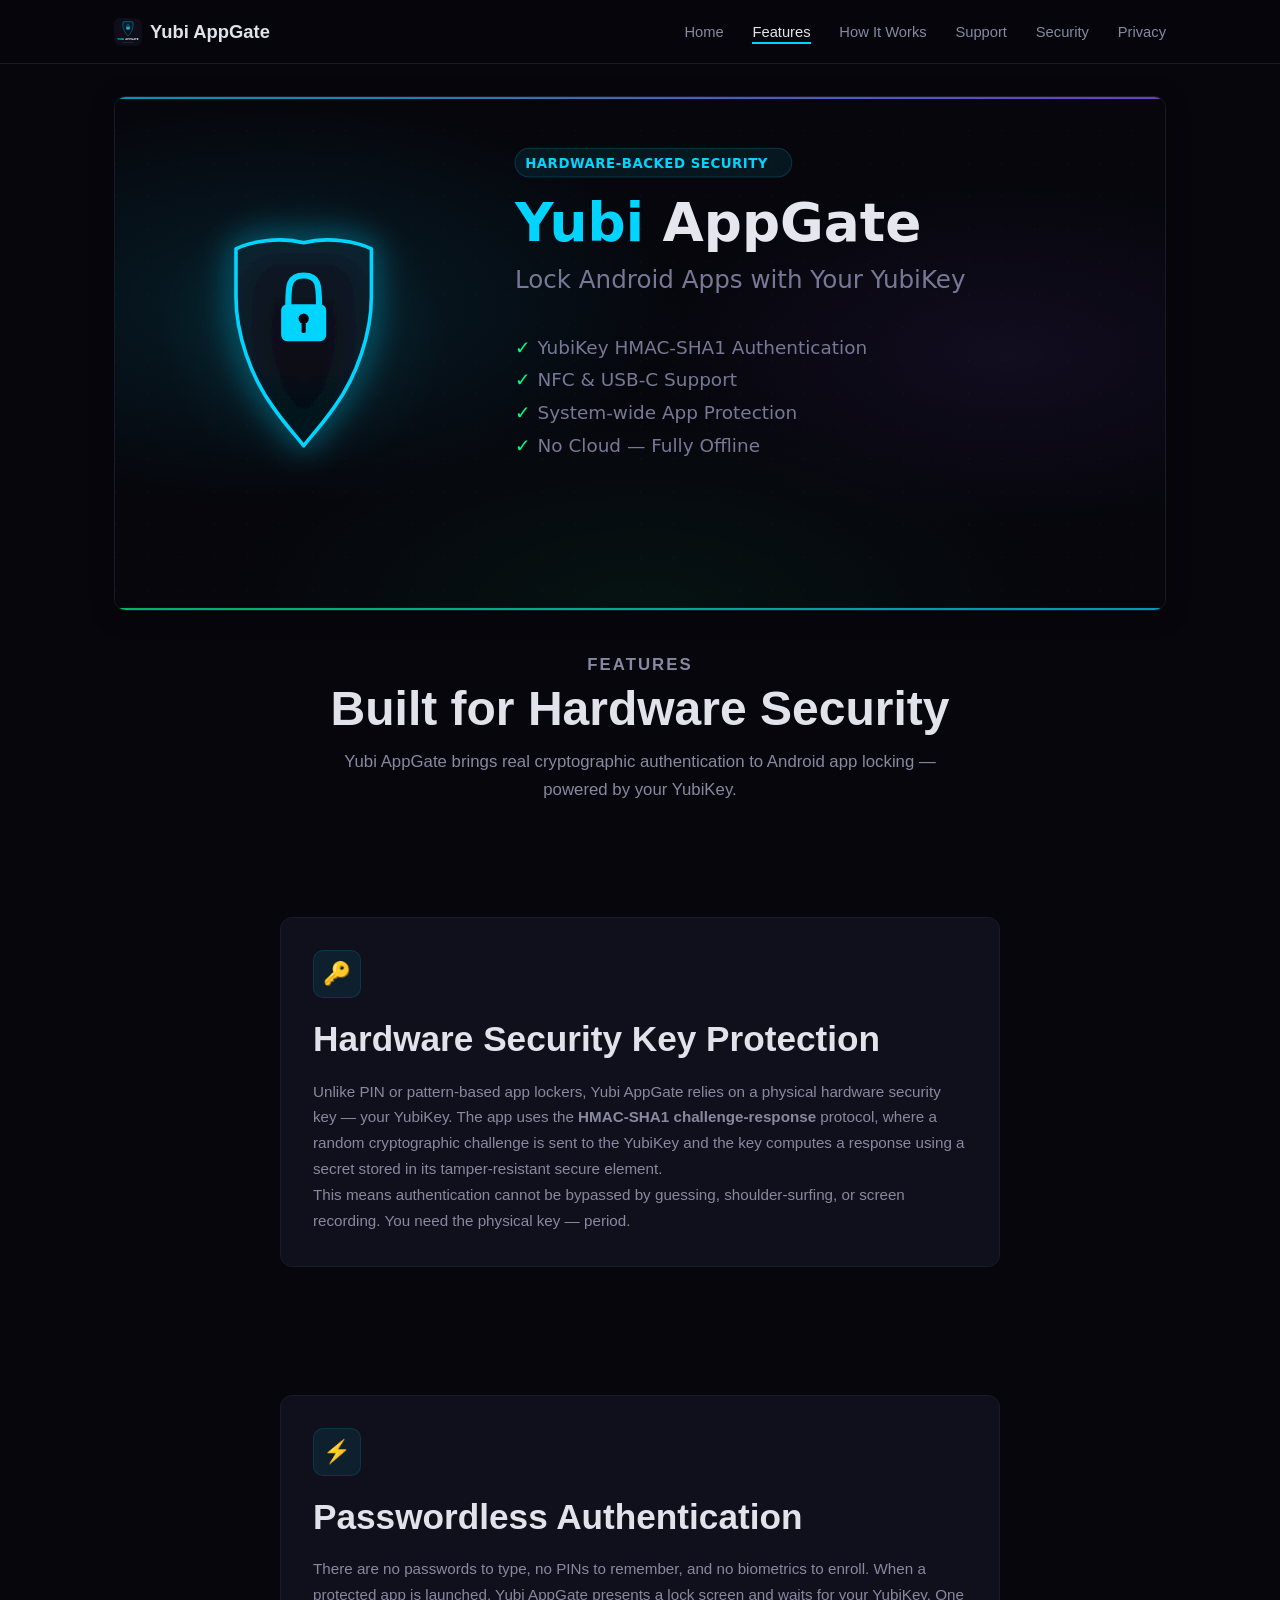
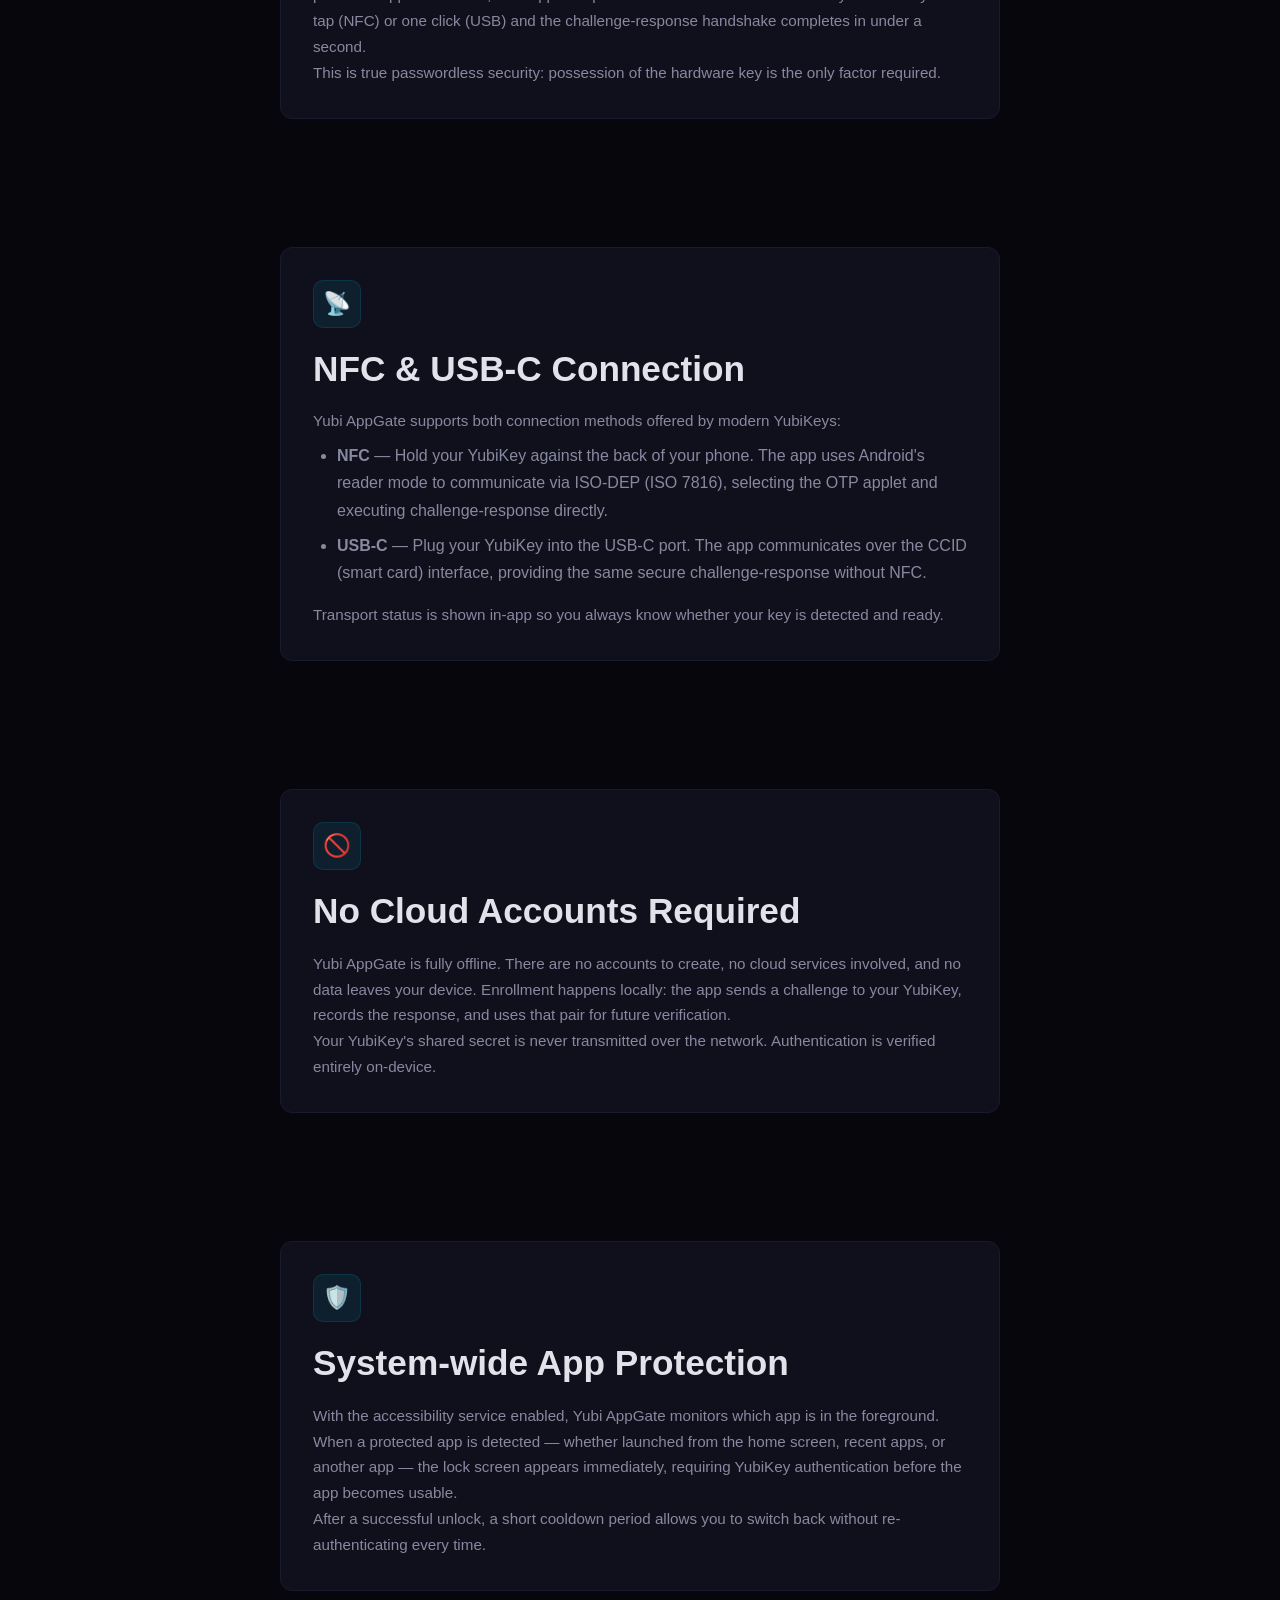
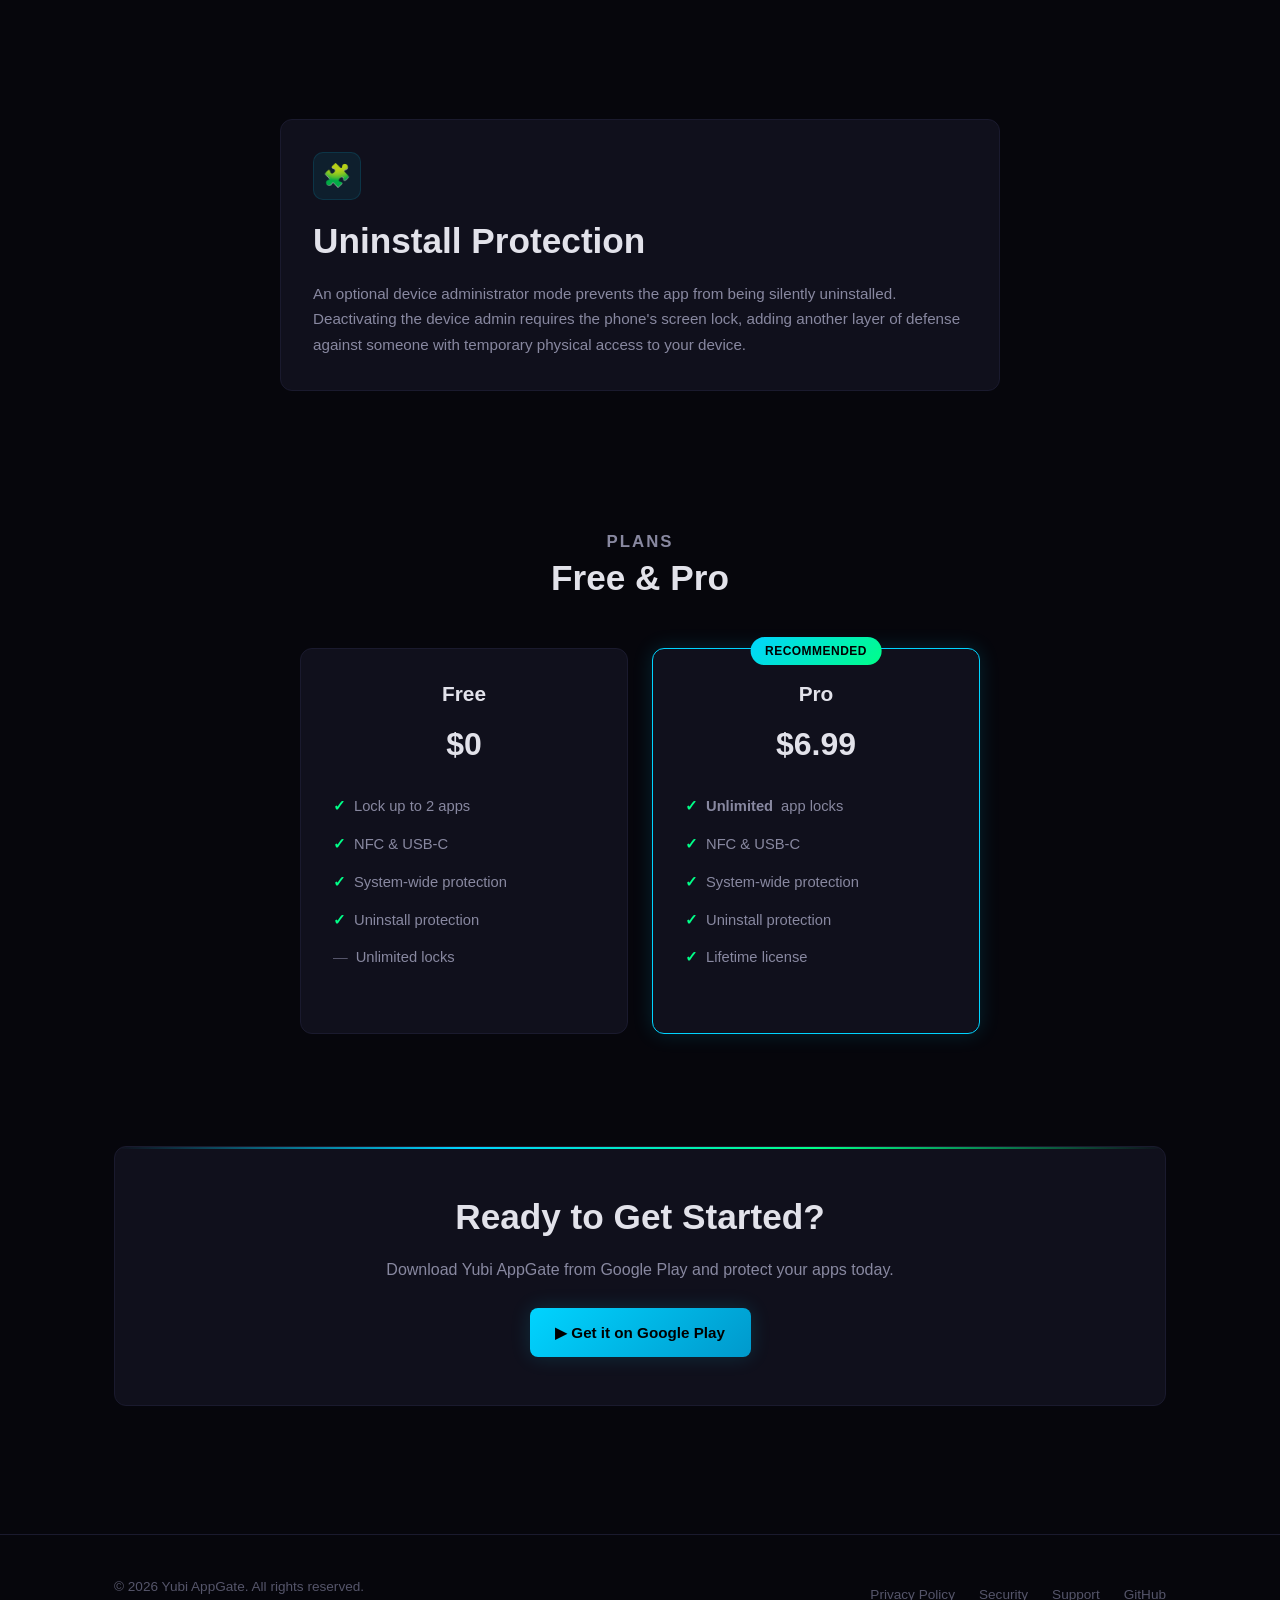
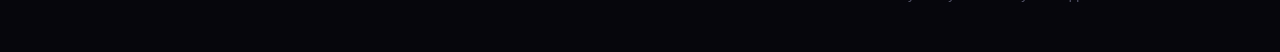
==== commit 72b17218: "Change Pro feature: Priority support → Lifetime license" ====
--- a/features.html
+++ b/features.html
@@ -5,7 +5,7 @@
   <meta name="viewport" content="width=device-width, initial-scale=1.0">
   <title>Features – Yubi AppGate</title>
   <meta name="description" content="Explore Yubi AppGate features: YubiKey hardware authentication, NFC and USB-C support, system-wide app protection, and complete privacy.">
-  <link rel="stylesheet" href="css/styles.css">
+  <link rel="stylesheet" href="css/styles.css?v=2">
 </head>
 <body>
 
@@ -177,7 +177,7 @@
               <li><span class="check">✓</span> NFC &amp; USB-C</li>
               <li><span class="check">✓</span> System-wide protection</li>
               <li><span class="check">✓</span> Uninstall protection</li>
-              <li><span class="check">✓</span> Priority support</li>
+              <li><span class="check">✓</span> Lifetime license</li>
             </ul>
           </div>
         </div>
@@ -210,6 +210,6 @@
     </div>
   </footer>
 
-  <script src="js/script.js"></script>
+  <script src="js/script.js?v=2"></script>
 </body>
 </html>
--- a/css/styles.css
+++ b/css/styles.css
@@ -386,10 +386,86 @@
 /* ─── Screenshot Showcase ───────────────────────────────────────── */
 .screenshots {
   display: grid;
-  grid-template-columns: repeat(auto-fit, minmax(220px, 1fr));
+  grid-template-columns: repeat(5, 1fr);
   gap: 1.5rem;
-  max-width: 800px;
+  max-width: 1000px;
   margin: 0 auto;
+}
+
+.screenshot-item {
+  border-radius: 16px;
+  overflow: hidden;
+  border: 1px solid var(--border-subtle);
+  background: var(--bg-card);
+  transition: all var(--transition);
+}
+
+.screenshot-item:hover {
+  border-color: rgba(0, 212, 255, 0.2);
+  box-shadow: var(--glow-cyan);
+  transform: translateY(-4px);
+}
+
+.screenshot-item img {
+  width: 100%;
+  height: auto;
+  display: block;
+  cursor: pointer;
+}
+
+/* ─── Lightbox ──────────────────────────────────────────────────── */
+.lightbox {
+  position: fixed;
+  inset: 0;
+  z-index: 2000;
+  background: rgba(0, 0, 0, 0.92);
+  backdrop-filter: blur(12px);
+  -webkit-backdrop-filter: blur(12px);
+  display: flex;
+  align-items: center;
+  justify-content: center;
+  opacity: 0;
+  visibility: hidden;
+  transition: opacity 0.3s ease, visibility 0.3s ease;
+  cursor: pointer;
+}
+
+.lightbox.active {
+  opacity: 1;
+  visibility: visible;
+}
+
+.lightbox-img {
+  max-height: 90vh;
+  max-width: 90vw;
+  border-radius: 16px;
+  box-shadow: 0 0 60px rgba(0, 212, 255, 0.15);
+  transform: scale(0.9);
+  transition: transform 0.3s ease;
+  cursor: default;
+}
+
+.lightbox.active .lightbox-img {
+  transform: scale(1);
+}
+
+.lightbox-close {
+  position: absolute;
+  top: 1.2rem;
+  right: 1.5rem;
+  background: none;
+  border: none;
+  color: var(--text-primary);
+  font-size: 2.2rem;
+  cursor: pointer;
+  line-height: 1;
+  opacity: 0.7;
+  transition: opacity var(--transition);
+  z-index: 2001;
+}
+
+.lightbox-close:hover {
+  opacity: 1;
 }
 
 .screenshot-placeholder {
@@ -777,7 +853,7 @@
   }
 
   .screenshots {
-    grid-template-columns: repeat(2, 1fr);
+    grid-template-columns: repeat(3, 1fr);
   }
 
   .step {
@@ -792,8 +868,8 @@
 
 @media (max-width: 480px) {
   .screenshots {
-    grid-template-columns: 1fr;
-    max-width: 260px;
+    grid-template-columns: repeat(2, 1fr);
+    max-width: 360px;
   }
 
   .pricing-grid {
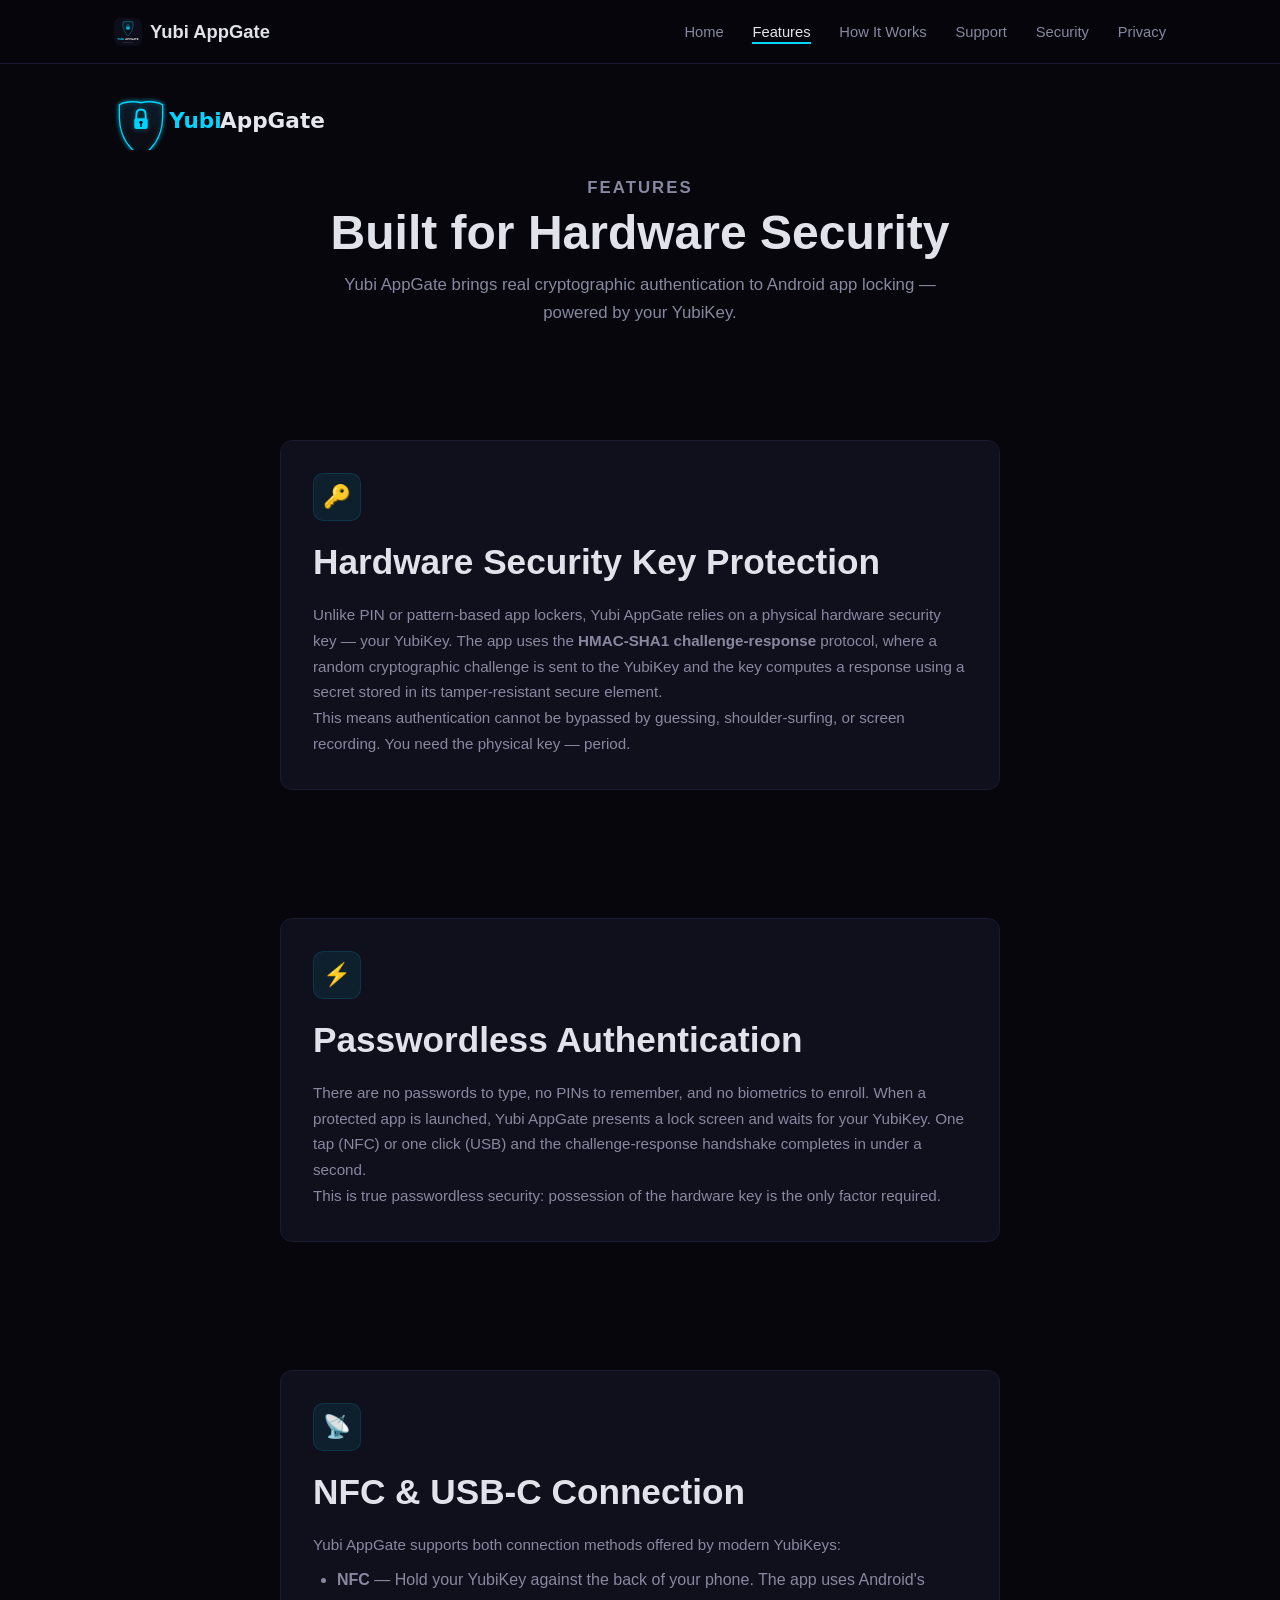
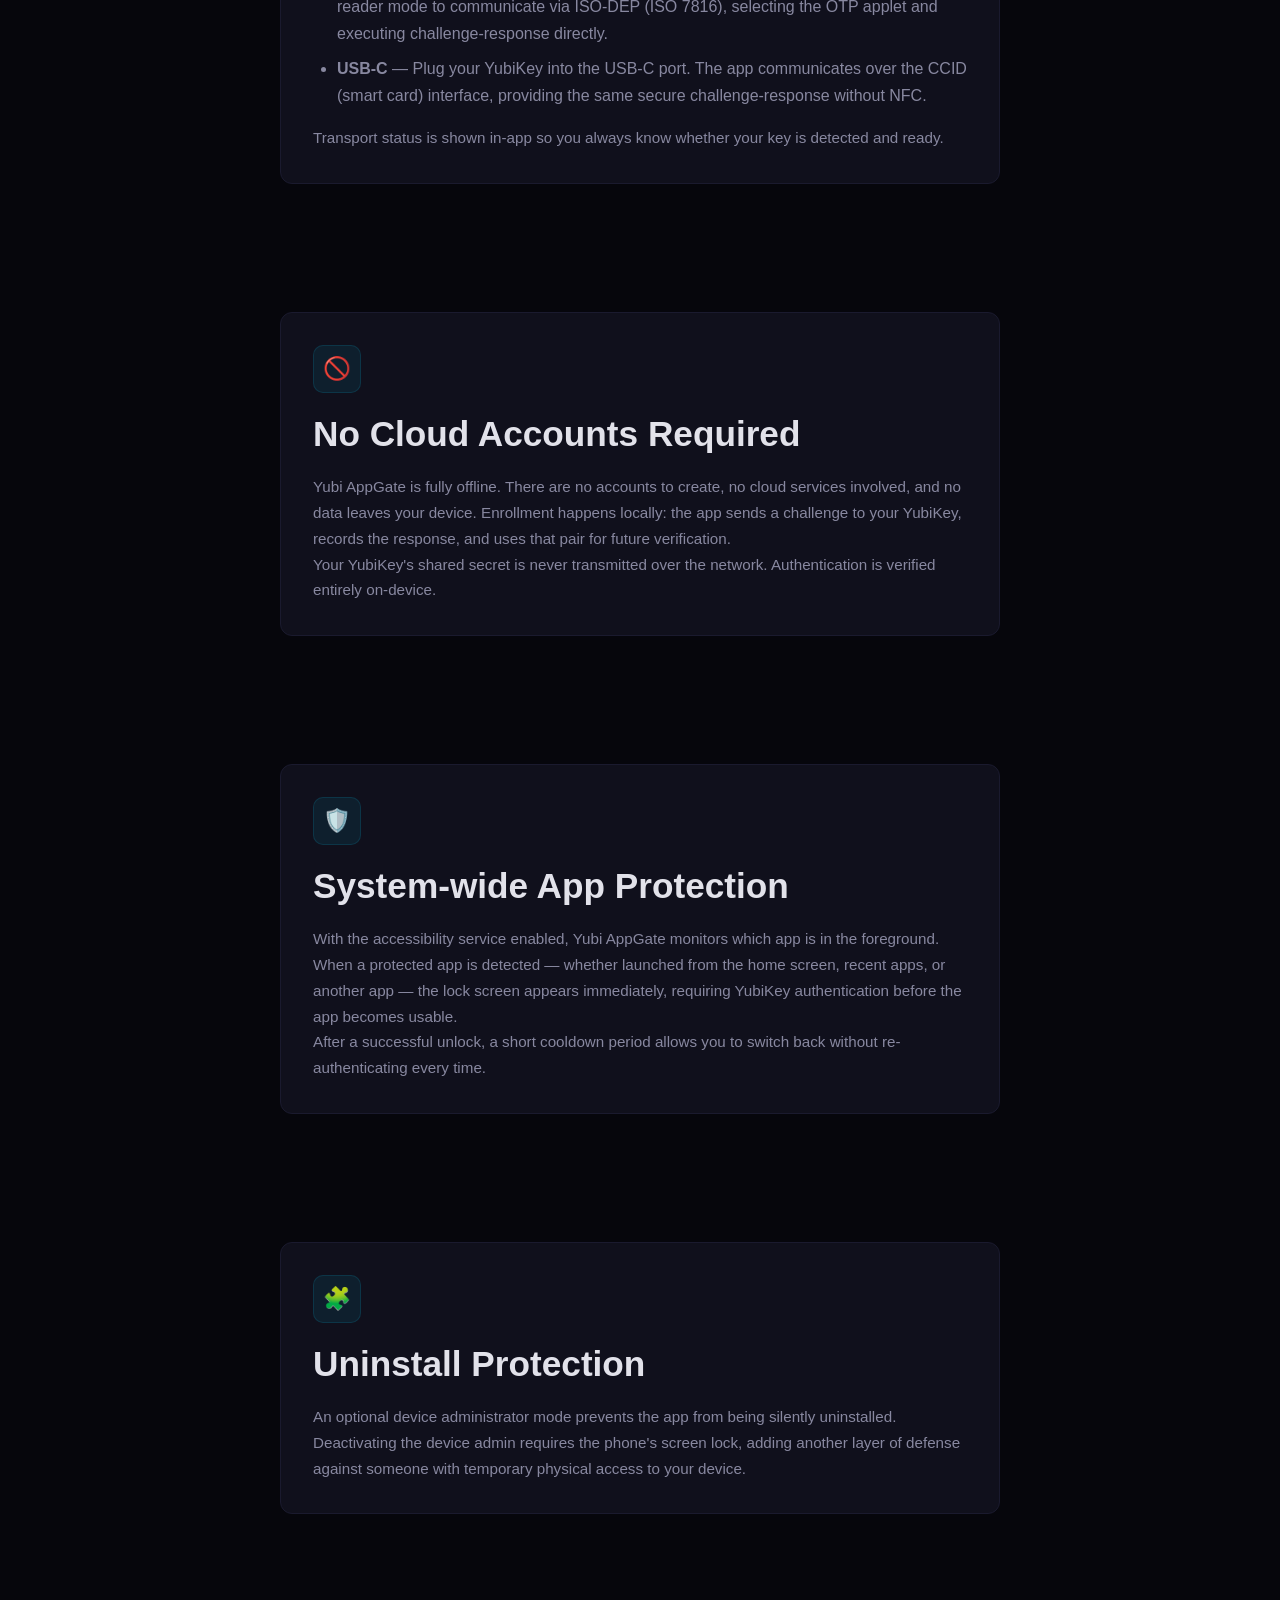
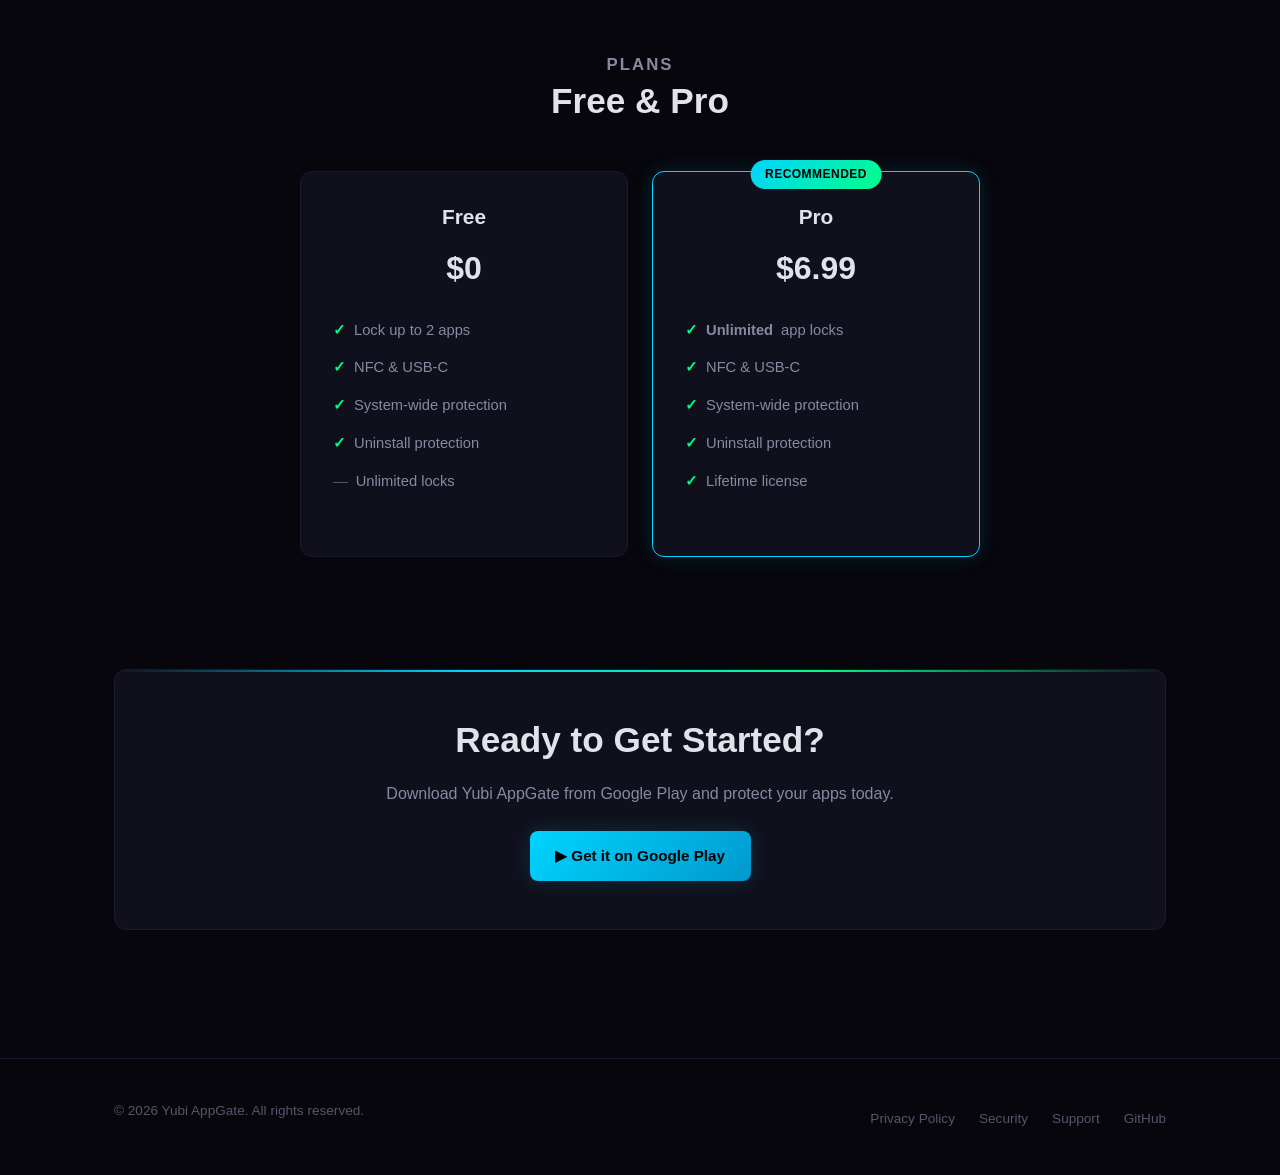
==== commit 1cef185a: "Rework graphics: compact horizontal logo replaces oversized banner - New logo-horizontal.svg: shield" ====
--- a/features.html
+++ b/features.html
@@ -33,9 +33,9 @@
   <main class="page-content">
     <div class="container">
 
-      <!-- Feature banner -->
-      <div class="page-banner fade-in">
-        <img src="assets/images/feature-graphic-1024x500.svg" alt="Yubi AppGate feature graphic" class="page-banner-img">
+      <!-- Logo -->
+      <div class="page-logo fade-in">
+        <img src="assets/images/logo-horizontal.svg" alt="Yubi AppGate" width="240" height="54">
       </div>
 
       <!-- Page header -->
--- a/css/styles.css
+++ b/css/styles.css
@@ -226,58 +226,47 @@
   flex-wrap: wrap;
 }
 
-/* ─── Hero / Page Icon & Banner ─────────────────────────────────── */
-.hero-icon {
+/* ─── Hero / Page Logo ──────────────────────────────────────────── */
+.hero-logo {
   margin-bottom: 1.5rem;
 }
 
-.hero-icon img {
-  width: 140px;
-  height: 140px;
-  border-radius: 28px;
-  box-shadow: var(--glow-cyan), 0 4px 24px rgba(0, 0, 0, 0.4);
-}
-
-.hero-banner {
-  margin-bottom: 2rem;
-  max-width: 680px;
-  margin-left: auto;
-  margin-right: auto;
-}
-
-.hero-banner-img {
-  width: 100%;
-  height: auto;
-  display: block;
-  border-radius: var(--radius);
-  border: 1px solid var(--border-subtle);
-  box-shadow: var(--glow-cyan), 0 4px 32px rgba(0, 0, 0, 0.4);
-}
-
-.page-icon {
+.hero-logo img {
+  height: 72px;
+  width: auto;
+}
+
+.hero-features {
+  display: flex;
+  justify-content: center;
+  flex-wrap: wrap;
+  gap: 1rem 1.8rem;
+  list-style: none;
+  margin: 0 auto 2rem;
+  max-width: 600px;
+}
+
+.hero-features li {
+  display: flex;
+  align-items: center;
+  gap: 0.4rem;
+  font-size: 0.88rem;
+  color: var(--text-secondary);
+  font-weight: 500;
+}
+
+.hero-feature-icon {
+  font-size: 1rem;
+}
+
+.page-logo {
   text-align: center;
   margin-bottom: 1.5rem;
 }
 
-.page-icon img {
-  width: 80px;
-  height: 80px;
-  border-radius: 18px;
-  box-shadow: var(--glow-cyan), 0 2px 12px rgba(0, 0, 0, 0.3);
-}
-
-.page-banner {
-  margin-bottom: 2.5rem;
-  border-radius: var(--radius);
-  overflow: hidden;
-  border: 1px solid var(--border-subtle);
-  box-shadow: 0 4px 24px rgba(0, 0, 0, 0.3);
-}
-
-.page-banner-img {
-  width: 100%;
-  height: auto;
-  display: block;
+.page-logo img {
+  height: 54px;
+  width: auto;
 }
 
 /* ─── Buttons ───────────────────────────────────────────────────── */
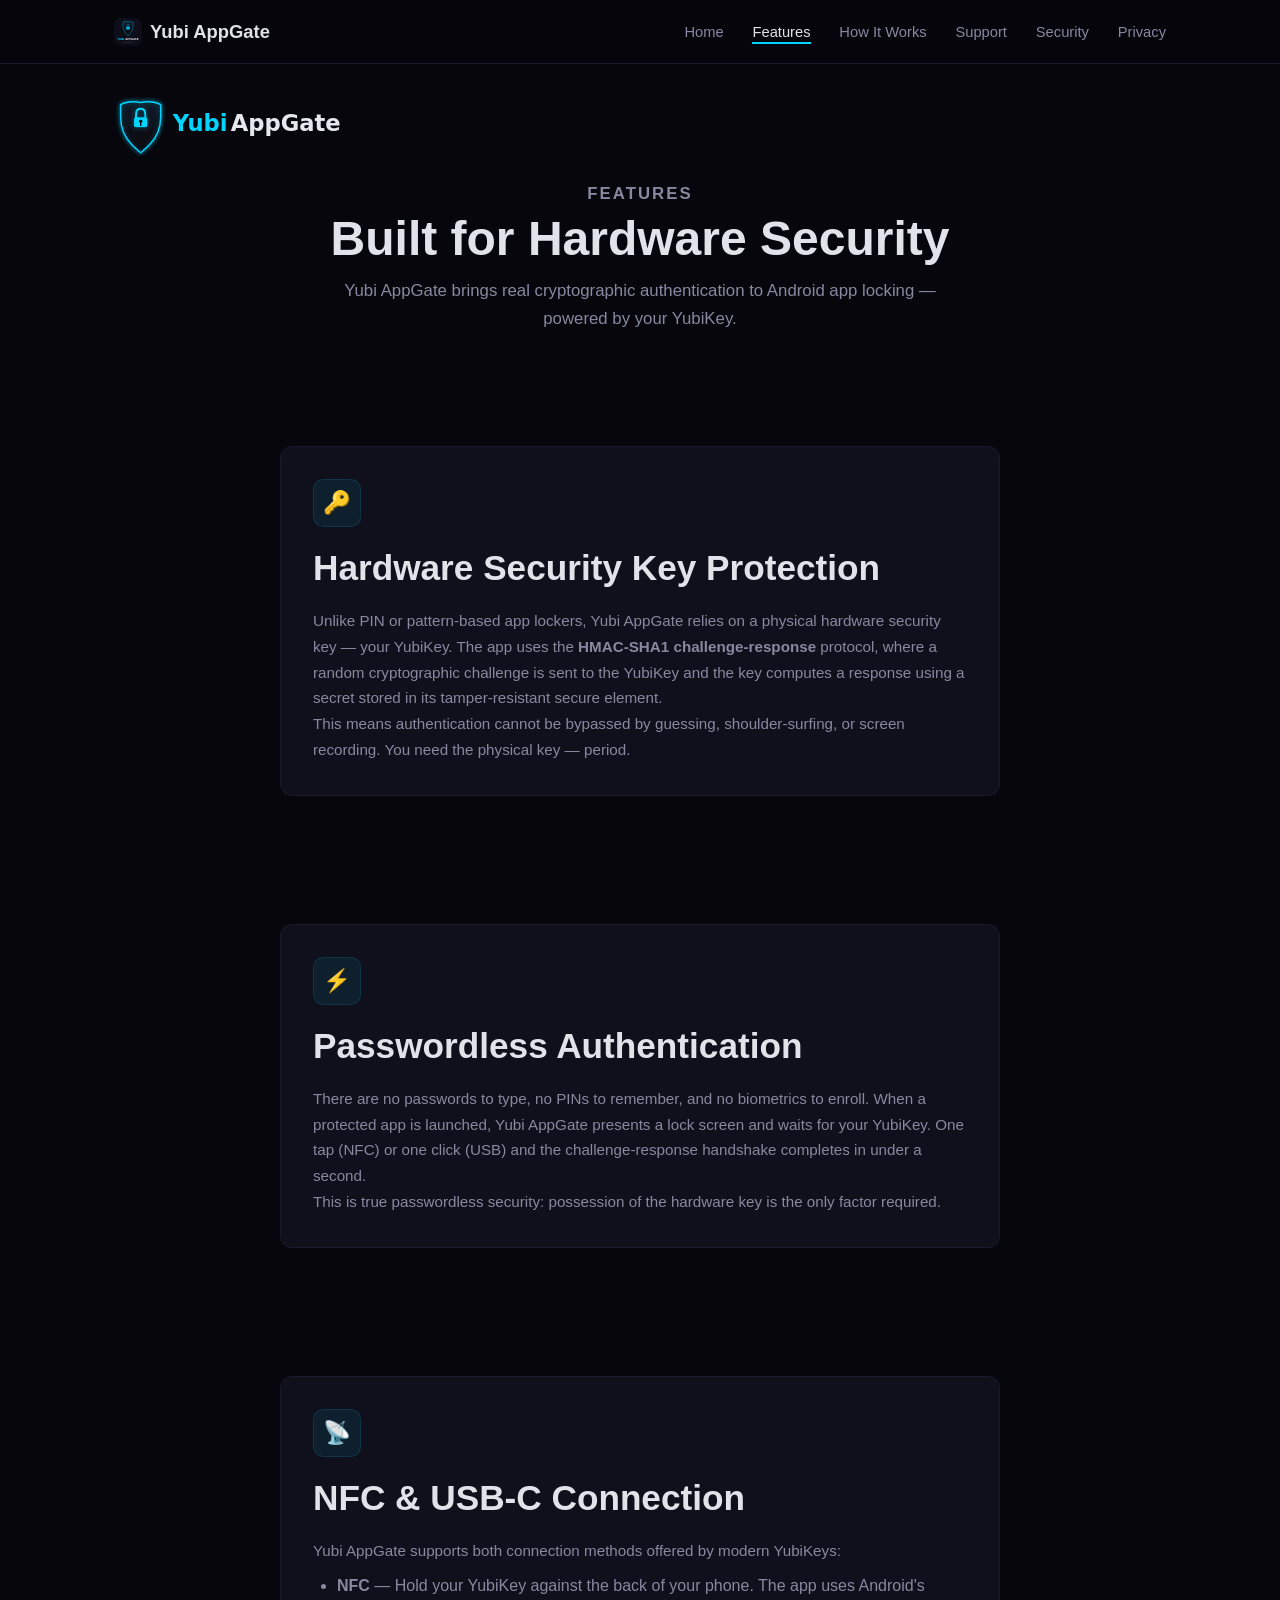
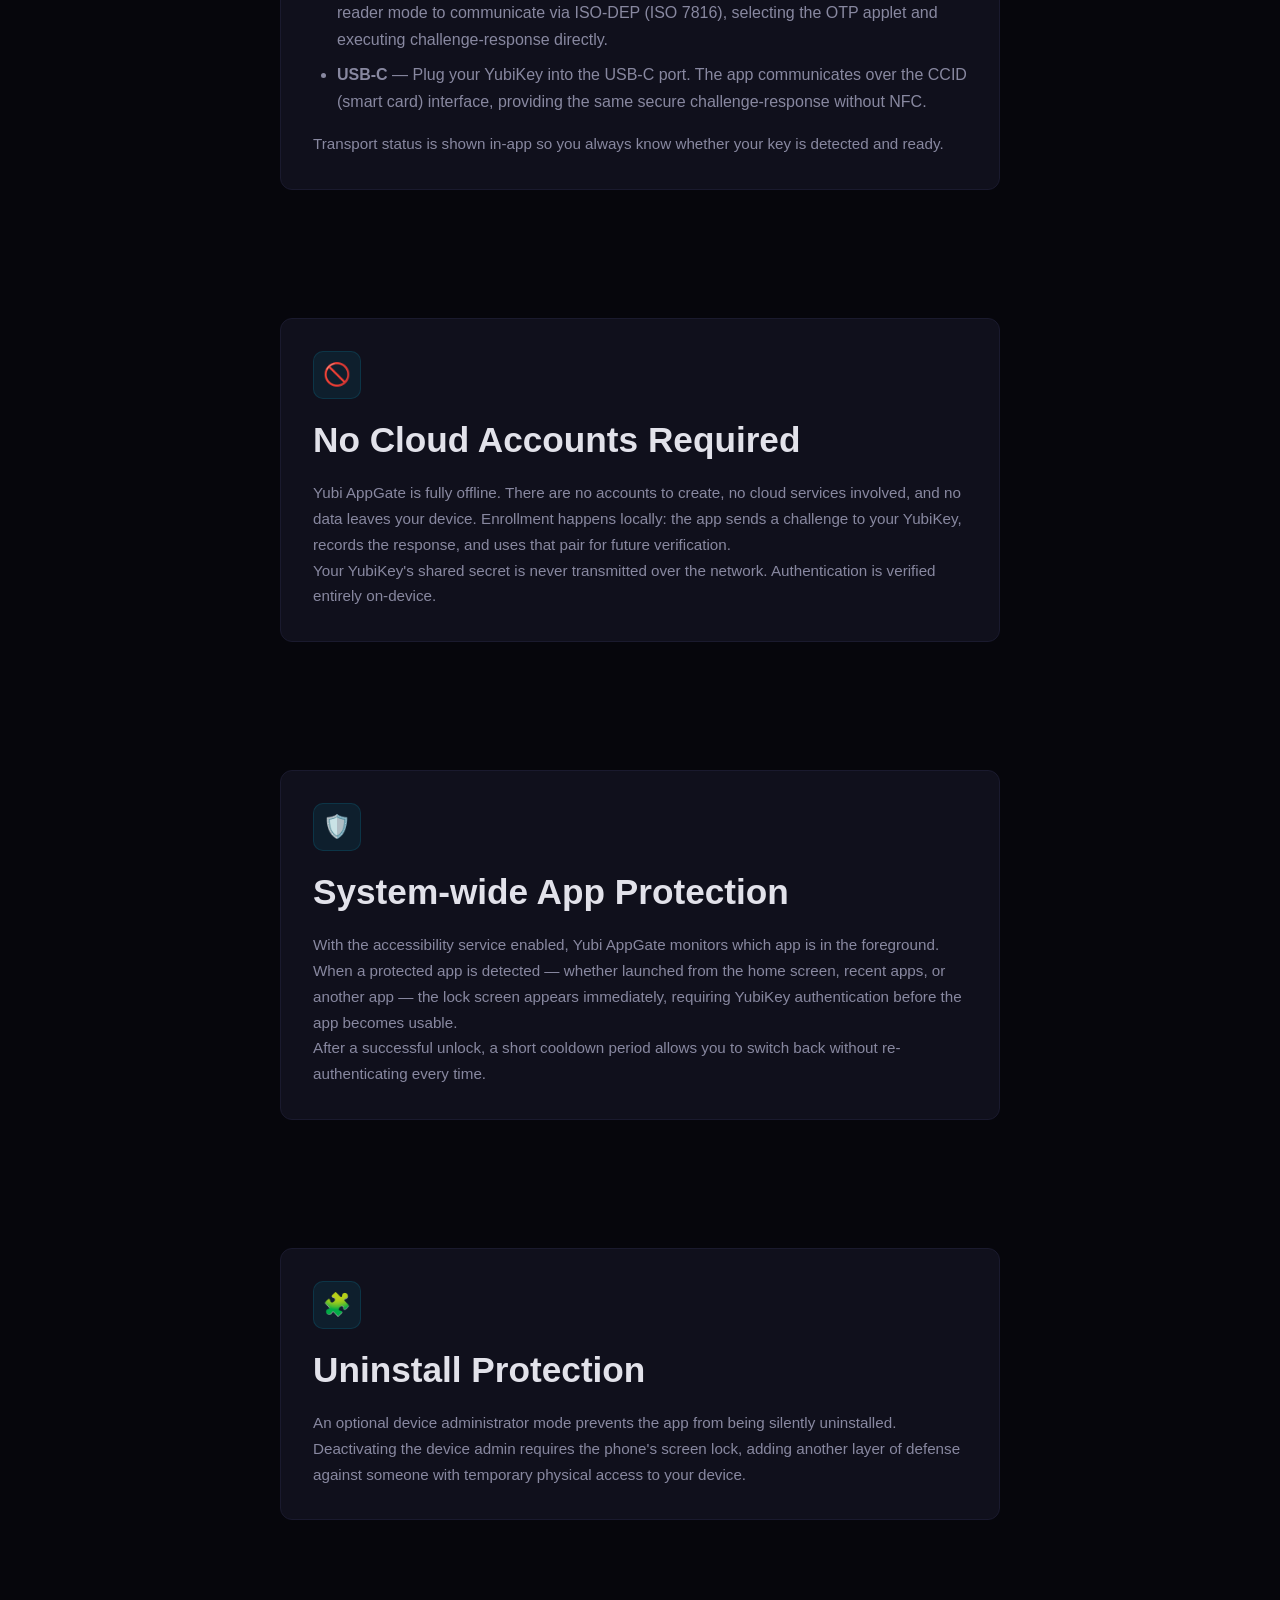
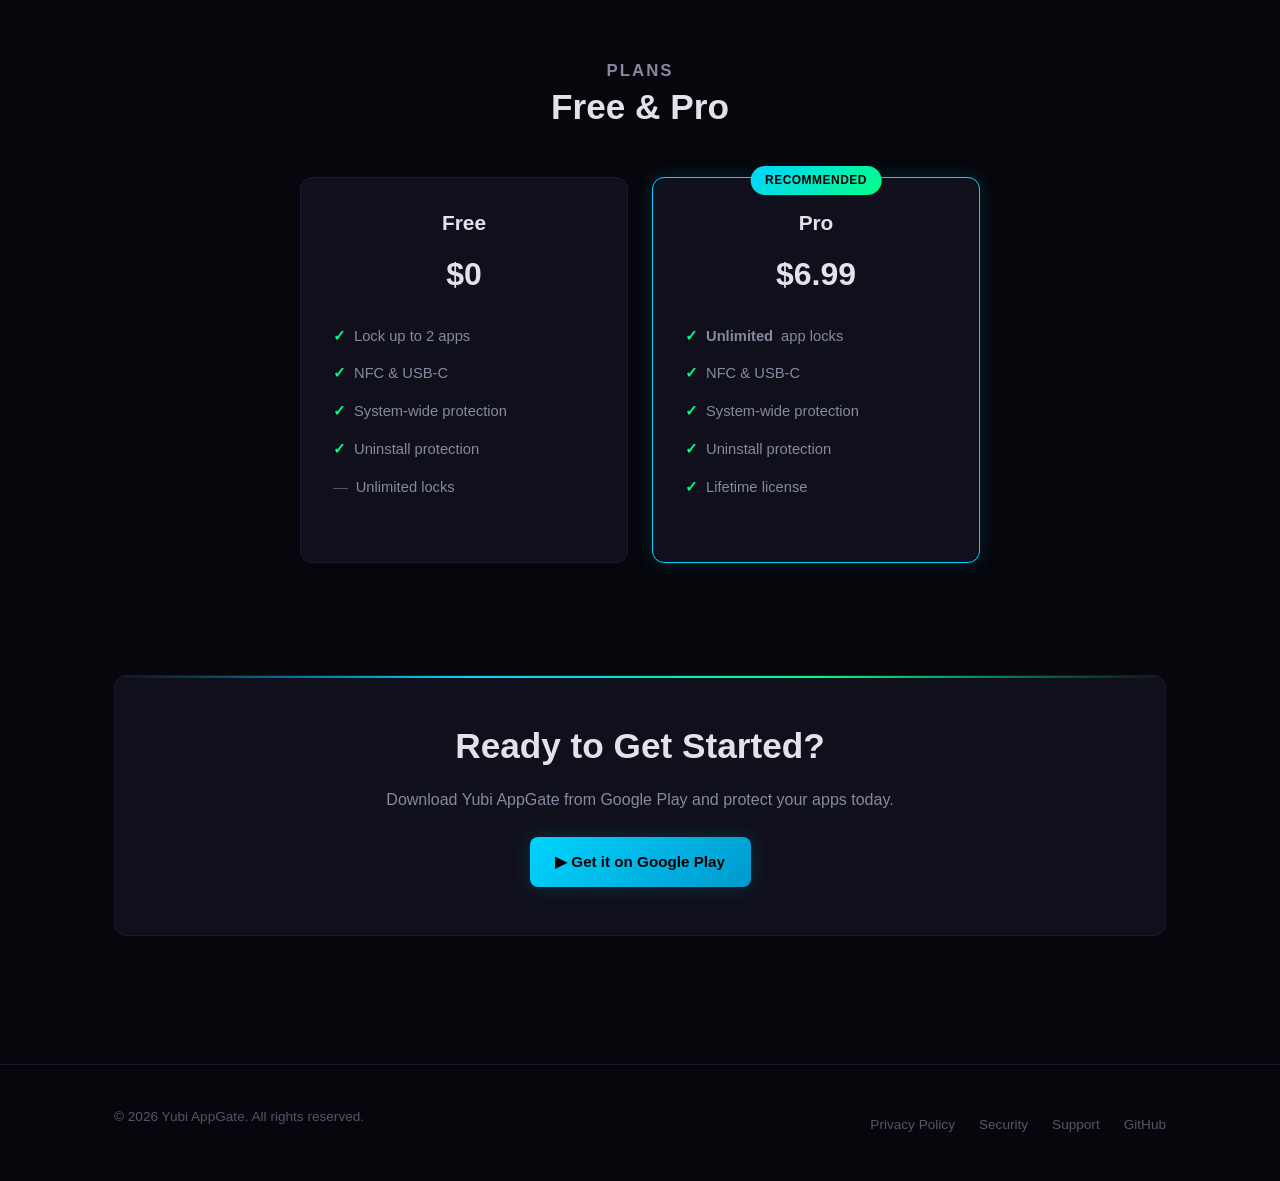
==== commit 1b41ef00: "Fix logo: expand viewBox for full shield, add space between Yubi/AppGate, remove feature pills - Tal" ====
--- a/features.html
+++ b/features.html
@@ -35,7 +35,7 @@
 
       <!-- Logo -->
       <div class="page-logo fade-in">
-        <img src="assets/images/logo-horizontal.svg" alt="Yubi AppGate" width="240" height="54">
+        <img src="assets/images/logo-horizontal.svg" alt="Yubi AppGate" width="280" height="60">
       </div>
 
       <!-- Page header -->
--- a/css/styles.css
+++ b/css/styles.css
@@ -232,31 +232,8 @@
 }
 
 .hero-logo img {
-  height: 72px;
+  height: 78px;
   width: auto;
-}
-
-.hero-features {
-  display: flex;
-  justify-content: center;
-  flex-wrap: wrap;
-  gap: 1rem 1.8rem;
-  list-style: none;
-  margin: 0 auto 2rem;
-  max-width: 600px;
-}
-
-.hero-features li {
-  display: flex;
-  align-items: center;
-  gap: 0.4rem;
-  font-size: 0.88rem;
-  color: var(--text-secondary);
-  font-weight: 500;
-}
-
-.hero-feature-icon {
-  font-size: 1rem;
 }
 
 .page-logo {
@@ -265,7 +242,7 @@
 }
 
 .page-logo img {
-  height: 54px;
+  height: 60px;
   width: auto;
 }
 
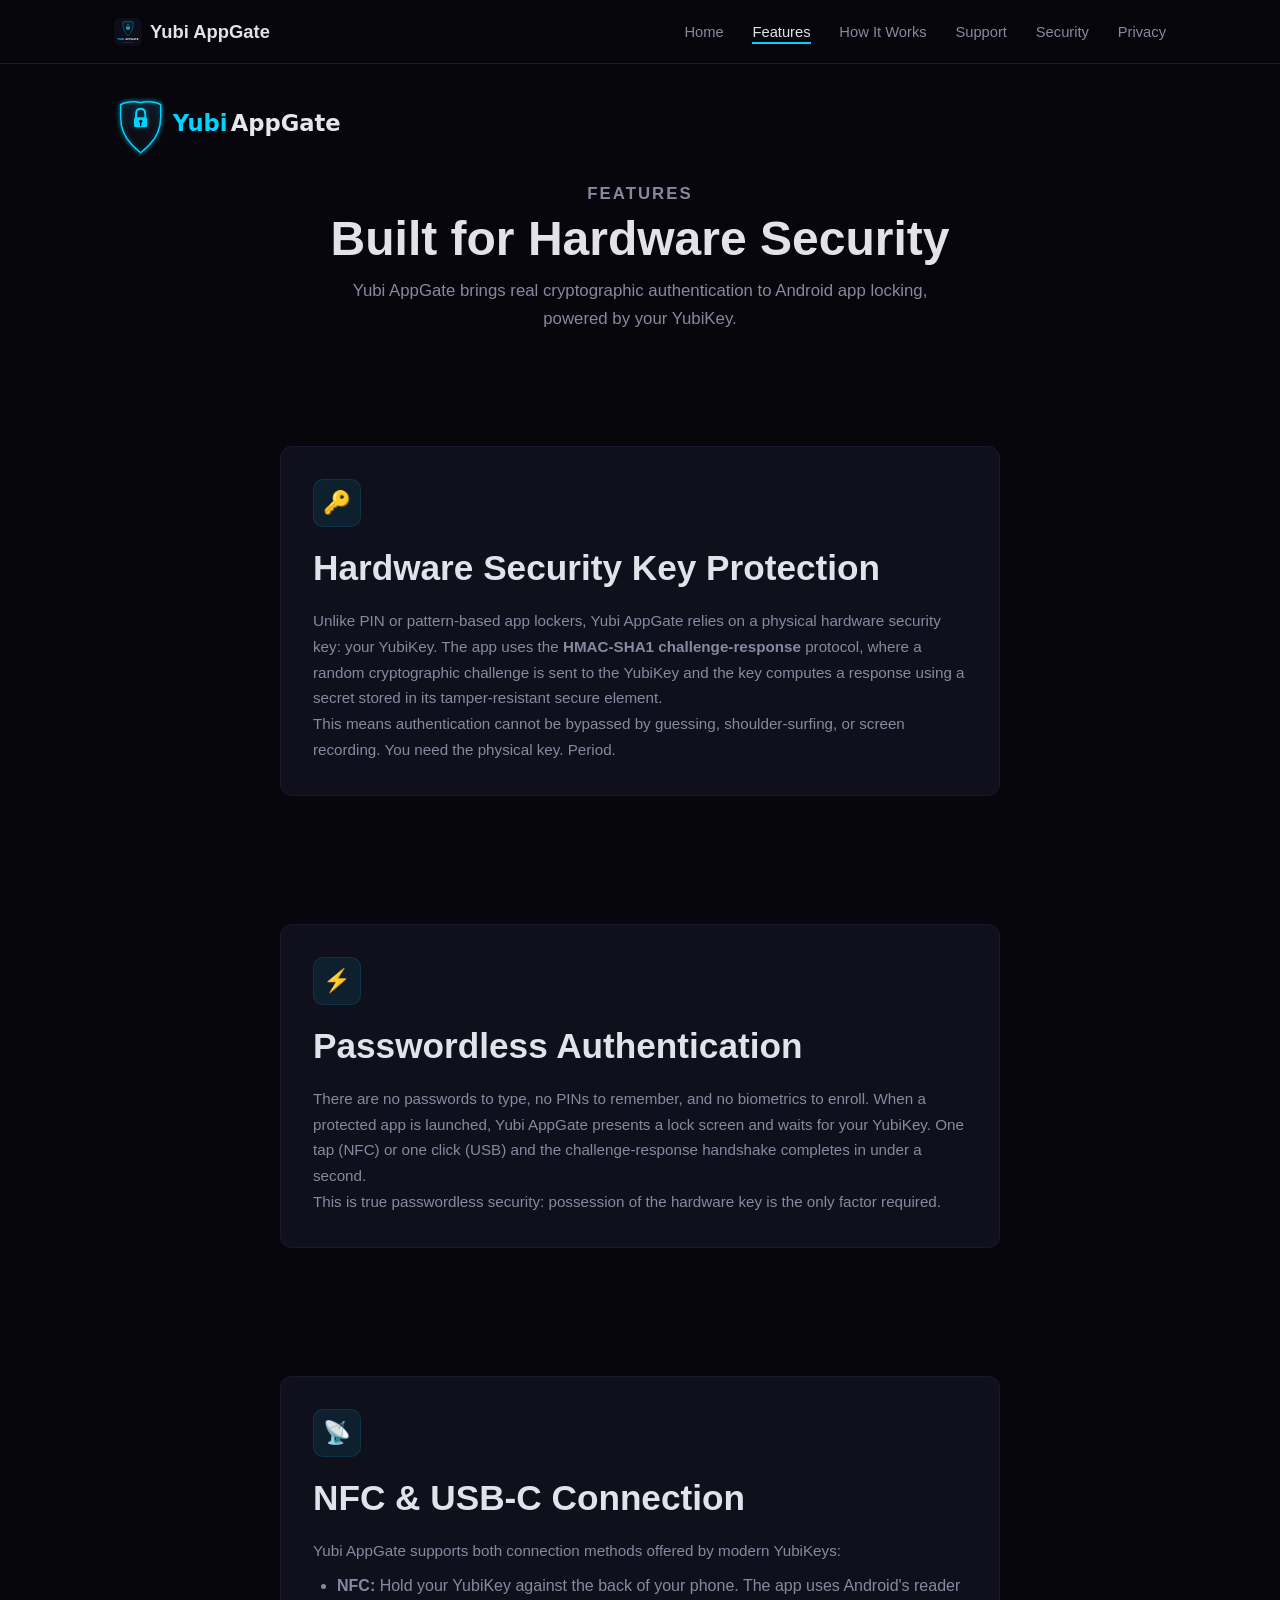
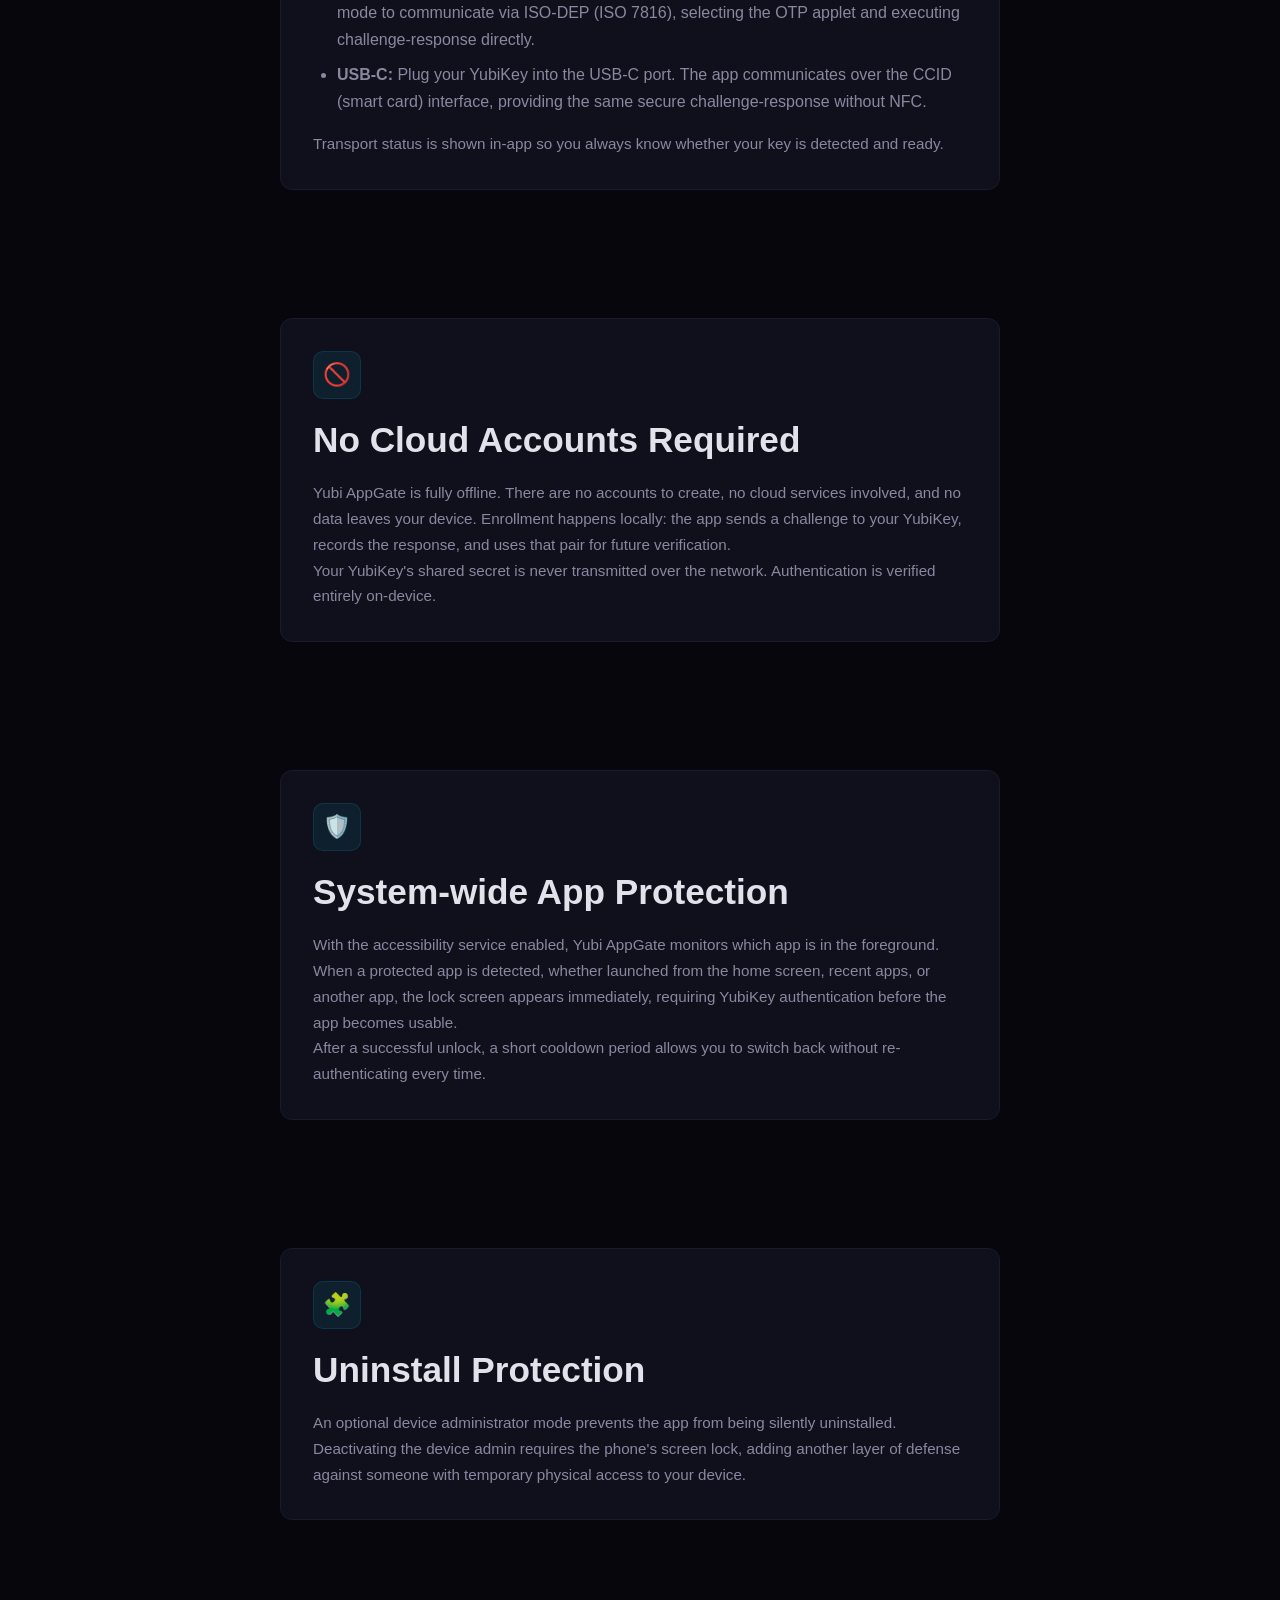
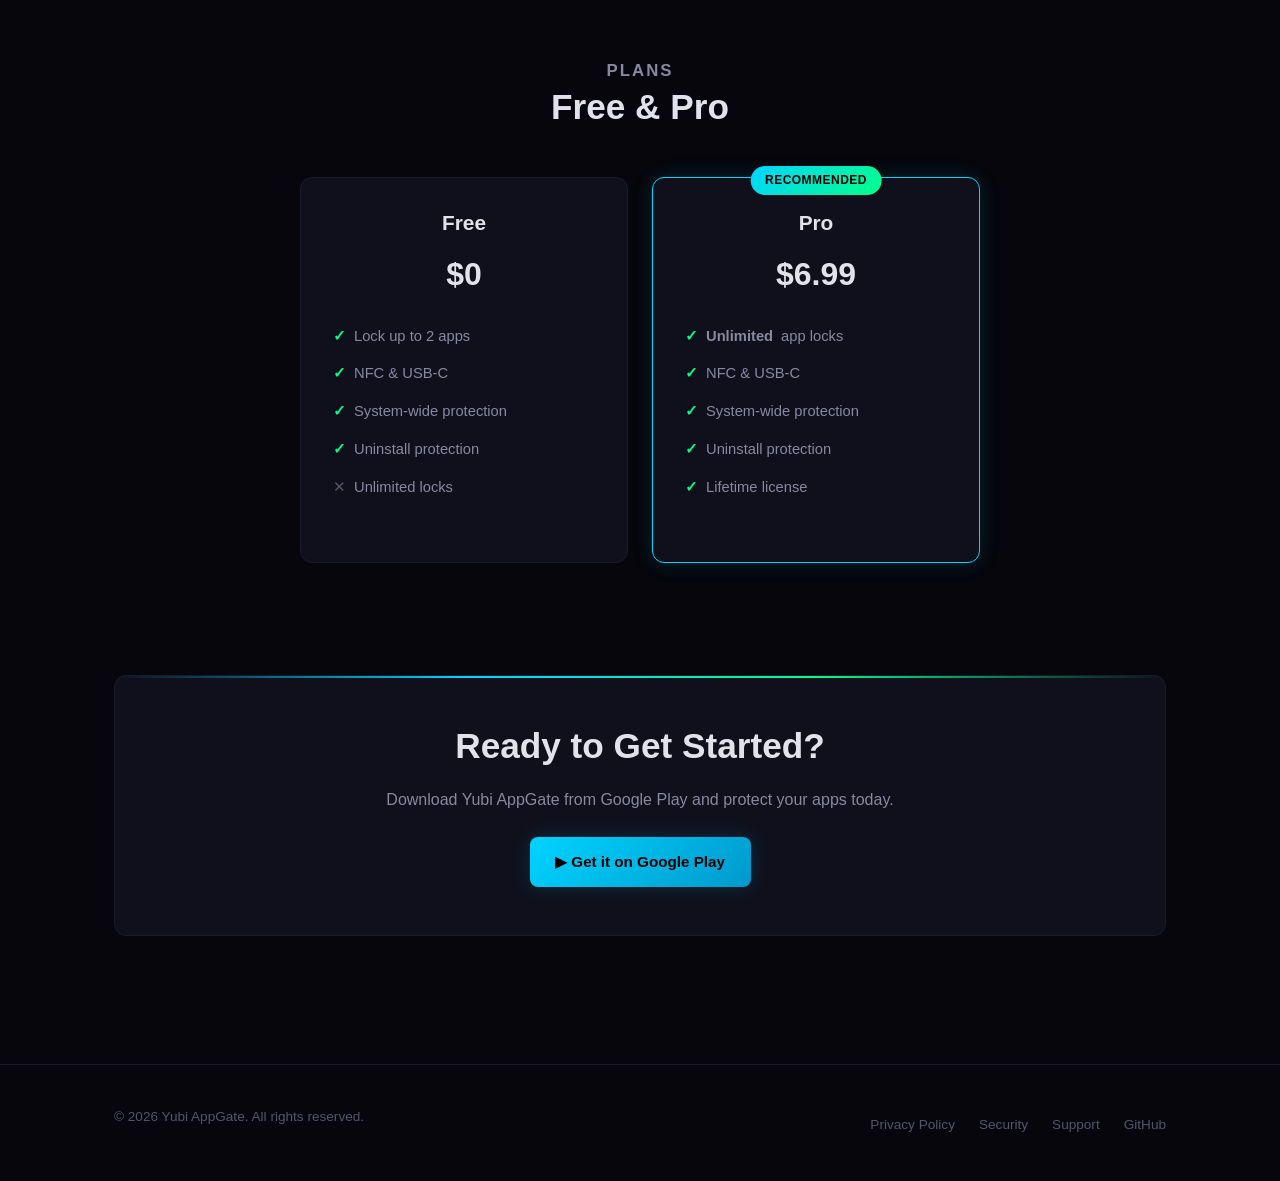
==== commit 888fe56b: "Rewrite copy for natural tone, remove em-dashes throughout - Replace all em-dashes with periods, col" ====
--- a/features.html
+++ b/features.html
@@ -42,7 +42,7 @@
       <div class="section-header fade-in">
         <p class="section-label">Features</p>
         <h1>Built for Hardware Security</h1>
-        <p>Yubi AppGate brings real cryptographic authentication to Android app locking — powered by your YubiKey.</p>
+        <p>Yubi AppGate brings real cryptographic authentication to Android app locking, powered by your YubiKey.</p>
       </div>
 
       <!-- Feature: Hardware Key -->
@@ -52,14 +52,14 @@
           <h2>Hardware Security Key Protection</h2>
           <p>
             Unlike PIN or pattern-based app lockers, Yubi AppGate relies on a physical
-            hardware security key&nbsp;&mdash; your YubiKey. The app uses the
+            hardware security key: your YubiKey. The app uses the
             <strong>HMAC-SHA1 challenge-response</strong> protocol, where a random
             cryptographic challenge is sent to the YubiKey and the key computes a
             response using a secret stored in its tamper-resistant secure element.
           </p>
           <p>
             This means authentication cannot be bypassed by guessing, shoulder-surfing,
-            or screen recording. You need the physical key&nbsp;&mdash; period.
+            or screen recording. You need the physical key. Period.
           </p>
         </div>
       </section>
@@ -91,8 +91,8 @@
             Yubi AppGate supports both connection methods offered by modern YubiKeys:
           </p>
           <ul style="padding-left:1.5em;color:var(--text-secondary);margin-top:0.5em;">
-            <li><strong>NFC</strong>&nbsp;&mdash; Hold your YubiKey against the back of your phone. The app uses Android's reader mode to communicate via ISO-DEP (ISO&nbsp;7816), selecting the OTP applet and executing challenge-response directly.</li>
-            <li style="margin-top:0.5em;"><strong>USB-C</strong>&nbsp;&mdash; Plug your YubiKey into the USB-C port. The app communicates over the CCID (smart card) interface, providing the same secure challenge-response without NFC.</li>
+            <li><strong>NFC:</strong> Hold your YubiKey against the back of your phone. The app uses Android's reader mode to communicate via ISO-DEP (ISO&nbsp;7816), selecting the OTP applet and executing challenge-response directly.</li>
+            <li style="margin-top:0.5em;"><strong>USB-C:</strong> Plug your YubiKey into the USB-C port. The app communicates over the CCID (smart card) interface, providing the same secure challenge-response without NFC.</li>
           </ul>
           <p class="mt-2">
             Transport status is shown in-app so you always know whether your key is detected and ready.
@@ -125,8 +125,8 @@
           <h2>System-wide App Protection</h2>
           <p>
             With the accessibility service enabled, Yubi AppGate monitors which app
-            is in the foreground. When a protected app is detected — whether launched
-            from the home screen, recent apps, or another app — the lock screen
+            is in the foreground. When a protected app is detected, whether launched
+            from the home screen, recent apps, or another app, the lock screen
             appears immediately, requiring YubiKey authentication before the app
             becomes usable.
           </p>
@@ -166,7 +166,7 @@
               <li><span class="check">✓</span> NFC &amp; USB-C</li>
               <li><span class="check">✓</span> System-wide protection</li>
               <li><span class="check">✓</span> Uninstall protection</li>
-              <li><span class="dash">—</span> Unlimited locks</li>
+              <li><span class="dash">✕</span> Unlimited locks</li>
             </ul>
           </div>
           <div class="pricing-card featured">
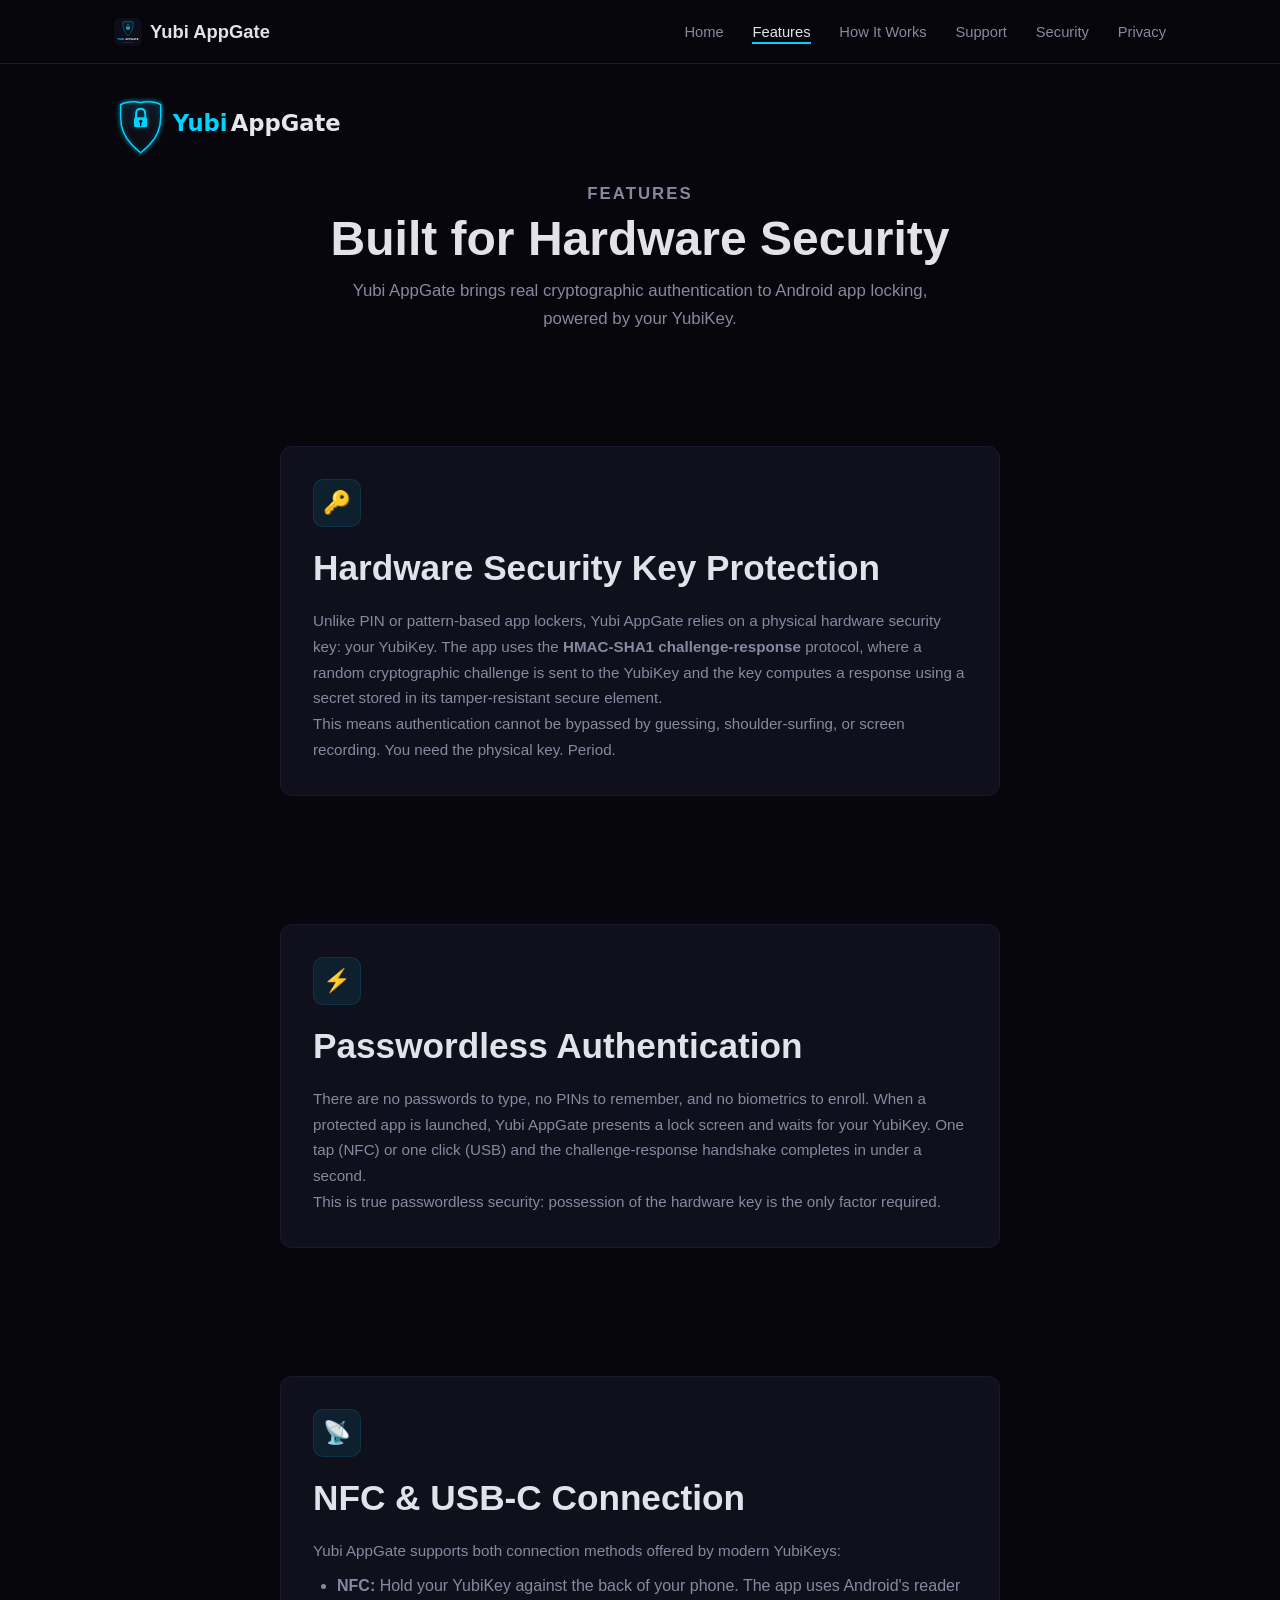
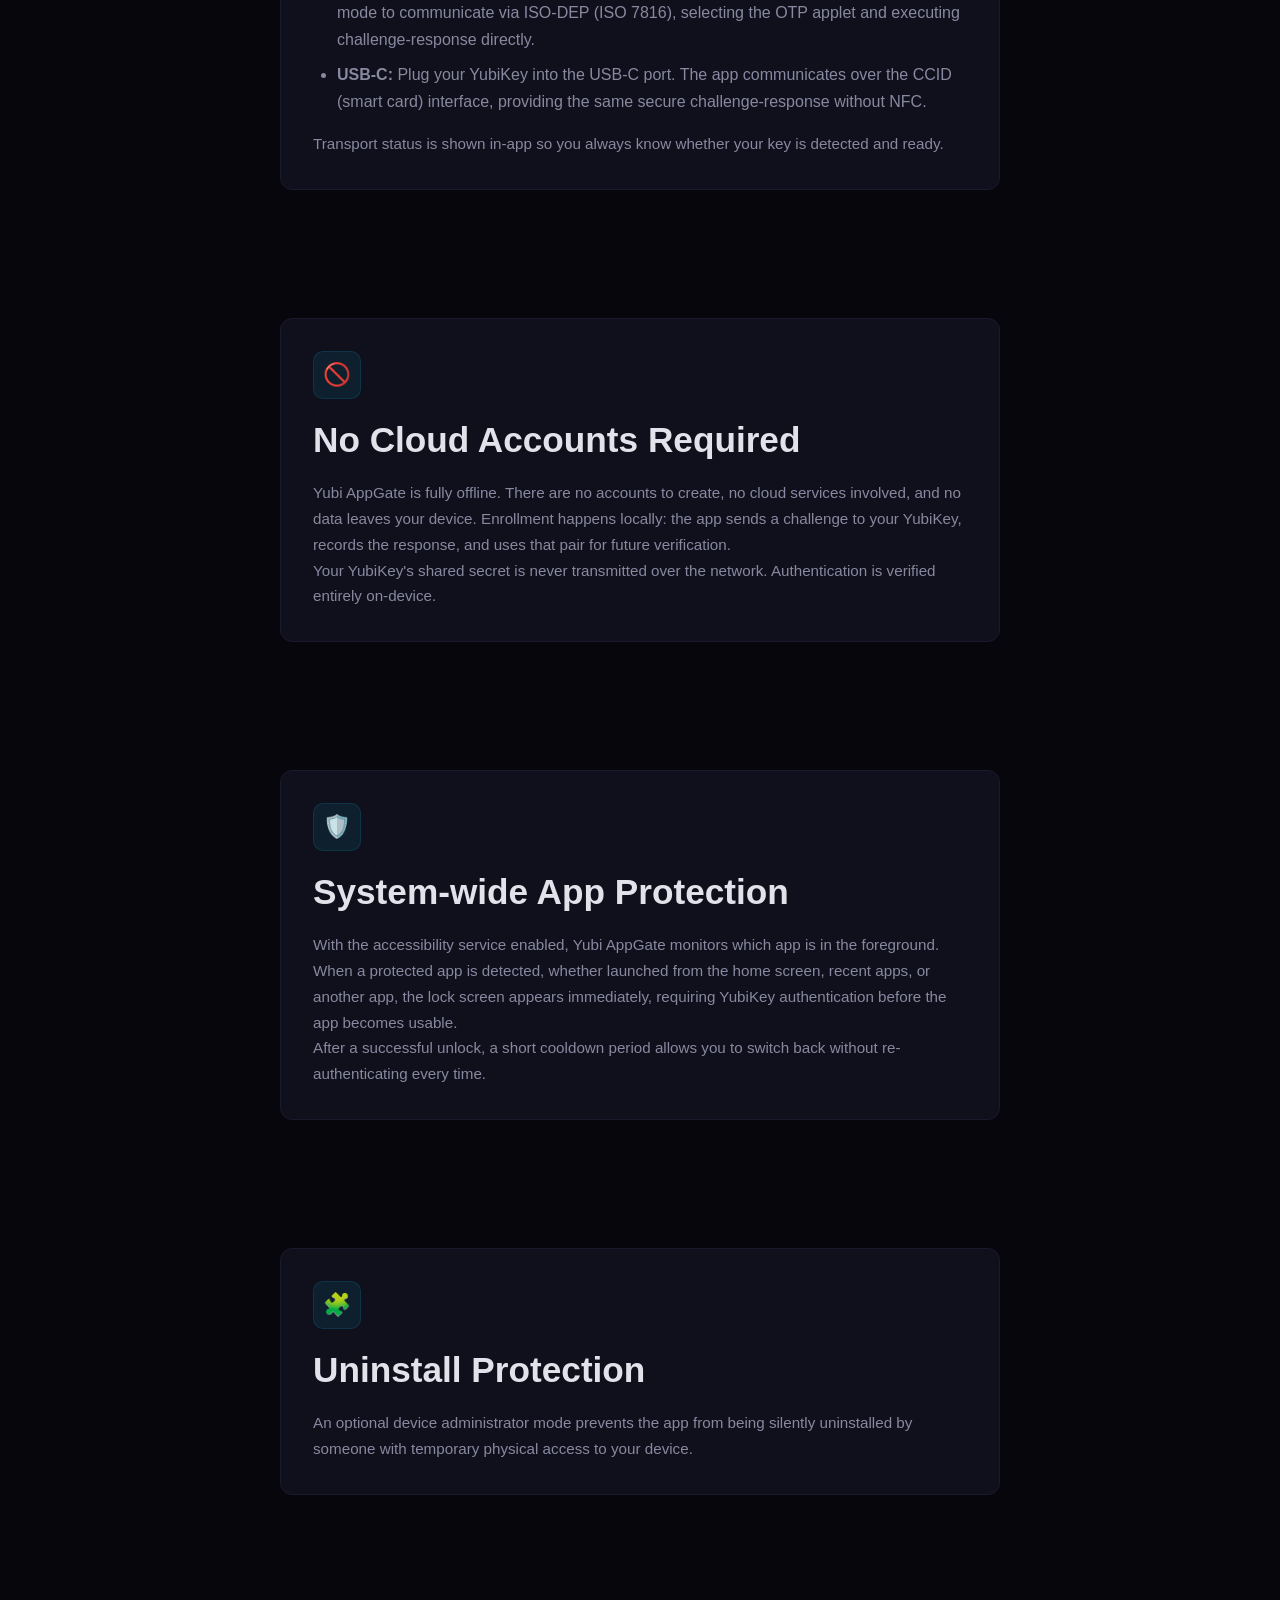
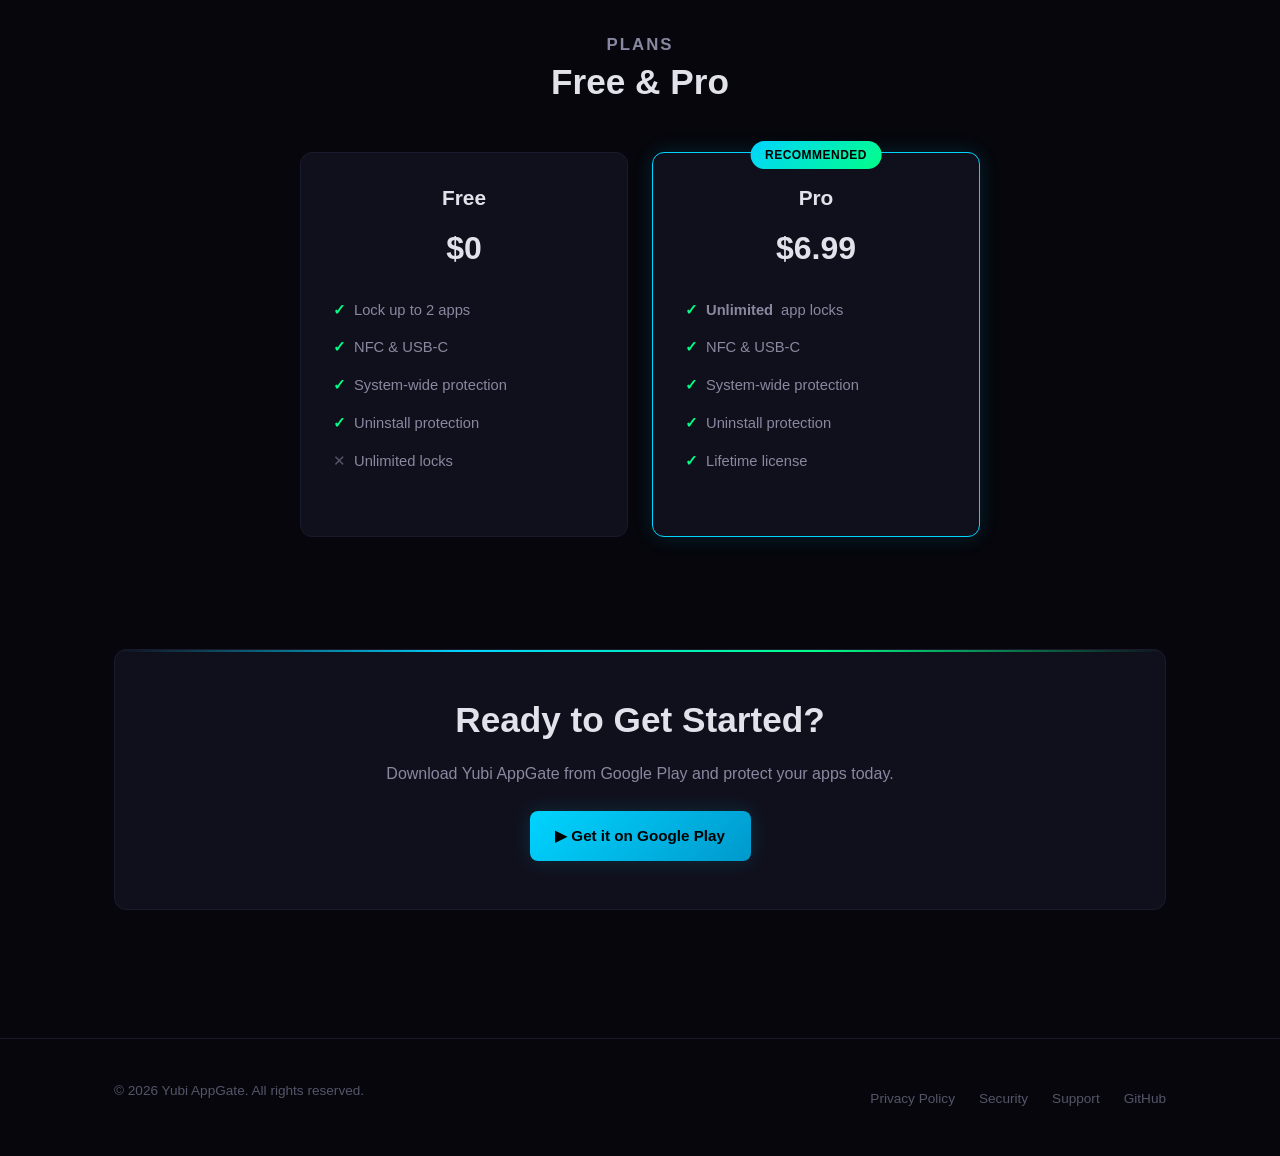
==== commit 9154df26: "Replace email support with GitHub Issues, remove device admin claim" ====
--- a/features.html
+++ b/features.html
@@ -144,9 +144,8 @@
           <h2>Uninstall Protection</h2>
           <p>
             An optional device administrator mode prevents the app from being
-            silently uninstalled. Deactivating the device admin requires the
-            phone's screen lock, adding another layer of defense against someone
-            with temporary physical access to your device.
+            silently uninstalled by someone with temporary physical access to
+            your device.
           </p>
         </div>
       </section>
